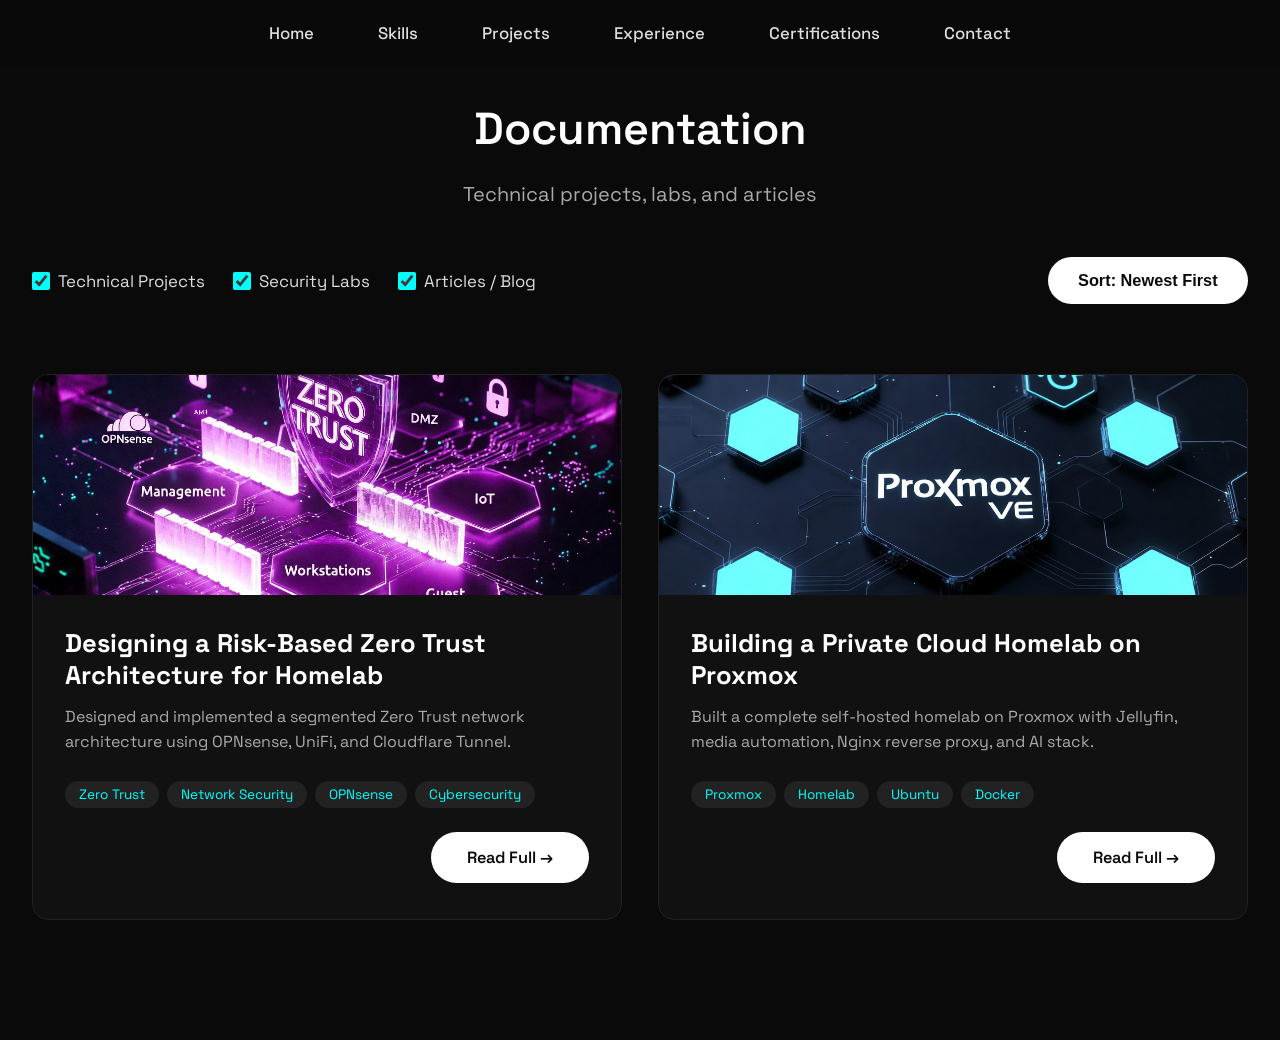
==== documentation/index.html @ ee6403e3 "quick nav change" ====
﻿<!DOCTYPE html>
<html lang="en">
<head>
    <meta charset="UTF-8">
    <meta name="viewport" content="width=device-width, initial-scale=1.0">
    <title>Documentation - Nick Ramos</title>
    <link rel="stylesheet" href="/style.css">
    <link rel="stylesheet" href="https://fonts.googleapis.com/css2?family=Inter:wght@400;500;600&family=Space+Grotesk:wght@500;600&display=swap">
    <link rel="icon" type="image/x-icon" href="favicon.ico">
</head>
<body class="docs-page">

<nav id="navbar">
    <div class="container">
        <ul class="nav-links">
            <li><a href="/index.html">Home</a></li>
            <li><a href="/index.html#skills">Skills</a></li>
            <li><a href="/index.html#projects">Projects</a></li>
            <li><a href="/index.html#experience">Experience</a></li>
            <li><a href="/index.html#certifications">Certifications</a></li>
            <li><a href="/index.html#contact">Contact</a></li>
        </ul>

        <div class="hamburger">
            <span></span><span></span><span></span>
        </div>
    </div>
</nav>

<section class="docs-section">
    <div class="container">
        <h1 class="section-title">Documentation</h1>
        <p class="section-subtitle">Technical projects, labs, and articles</p>

        <!-- Filter Bar -->
        <div class="filter-bar">
            <div class="filter-group">
                <label><input type="checkbox" value="project" class="filter-checkbox" checked> Technical Projects</label>
                <label><input type="checkbox" value="lab" class="filter-checkbox" checked> Security Labs</label>
                <label><input type="checkbox" value="blog" class="filter-checkbox" checked> Articles / Blog</label>
            </div>

            <button id="sort-btn" class="btn">Sort: Newest First</button>
        </div>

        <!-- Posts Grid -->
        <div class="projects-grid" id="docs-grid"></div>
    </div>
</section>

<script src="/script.js"></script>
</body>
</html>
---- style.css ----
﻿/* ================ ROOT VARIABLES ================ */
:root {
    --bg: #0a0a0a;
    --surface: #111;
    --surface2: #1a1a1a;
    --border: #222;
    --accent: #00ffff;
    --text: #ffffff;
    --text-secondary: #aaaaaa;
    --text-muted: #888;
    --text-light: #ddd;
}

/* 1. RESET & GLOBAL */

* {
    margin: 0;
    padding: 0;
    box-sizing: border-box;
}

html {
    scroll-behavior: smooth;
}

body {
    background-color: var(--bg);
    color: var(--text);
    font-family: 'Space Grotesk', system-ui, sans-serif;
}

#hero, #experience, #projects, #skills, #contact, .docs-section {
    scroll-margin-top: 90px;
}

.container {
    max-width: 1200px;
    margin: 0 auto;
    padding: 0 24px;
}

#experience, #projects, #skills, #contact, .docs-section {
    padding: 100px 0;
}


/* 2. TYPOGRAPHY & BASE */

.section-title {
    font-size: 2.8rem;
    text-align: center;
    margin-bottom: 24px;
    font-weight: 600;
}

.section-subtitle {
    font-size: 1.25rem;
    color: var(--text-secondary);
    text-align: center;
    margin-bottom: 50px;
    font-weight: 400;
    max-width: 700px;
    margin-left: auto;
    margin-right: auto;
}




/* ================ NAV & HAMBURGER ================ */

#navbar {
    position: fixed;
    top: 0;
    left: 0;
    width: 100%;
    background-color: rgba(10, 10, 10, 0.95);
    backdrop-filter: blur(12px);
    z-index: 1000;
}

#navbar .container {
    display: flex;
    justify-content: center;
    align-items: center;
    padding: 22px 20px;
}

.nav-links {
    display: flex;
    gap: 48px;
    list-style: none;
}

.nav-links a {
    color: var(--text-light);
    text-decoration: none;
    font-size: 1.05rem;
    font-weight: 500;
    transition: all 0.3s ease;
    padding: 4px 8px;
}

.nav-links a:hover {
    color: var(--text);
    text-shadow: 0 0 10px #fff, 0 0 20px #fff, 0 0 30px #0ff;
}

/* Hamburger */
.hamburger {
    display: none;
    flex-direction: column;
    gap: 6px;
    cursor: pointer;
    position: absolute;
    right: 20px;
}

.hamburger span {
    width: 28px;
    height: 3px;
    background-color: white;
}



/* 4. HERO */


#hero {
    min-height: 100vh;
    display: flex;
    align-items: center;
    padding: 160px 0 100px;
}

.hero-grid {
    display: grid;
    grid-template-columns: 1fr 1fr;
    gap: 60px;
    align-items: center;
    width: 100%;
}

.hero-text {
    text-align: left;
}

.hero-title {
    font-size: 4.8rem;
    font-weight: 600;
    line-height: 1.05;
    margin-bottom: 24px;
}

.hero-subtitle {
    font-size: 1.45rem;
    color: var(--text-secondary);
    margin-bottom: 48px;
    line-height: 1.4;
}

/* ================ BUTTONS & CTAs ================ */

.hero-buttons {
    display: flex;
    align-items: center;
    gap: 24px;
    flex-wrap: wrap;
}

.social-buttons {
    display: flex;
    gap: 12px;
}

/* Base Button Style */
.btn {
    padding: 13px 34px;
    font-size: 1.02rem;
    font-weight: 600;
    background-color: var(--text);
    color: #0a0a0a;
    border: 2px solid transparent;
    border-radius: 50px;
    text-decoration: none;
    display: inline-flex;
    align-items: center;
    gap: 8px;
    transition: all 0.3s ease;
    white-space: nowrap;
    cursor: pointer;
}

.btn:hover {
    background-color: var(--surface2);
    color: var(--text);
    border-color: var(--accent);
    transform: translateY(-3px);
}

/* Main CTA overrides */
.main-cta {
    padding: 16px 36px;
    font-size: 1.12rem;
}

.contact-cta .main-cta {
    padding: 18px 48px;
    min-width: 240px;
}

/* Icon Buttons (social + others) */
.icon-btn {
    width: 54px;
    height: 54px;
    background-color: var(--surface2);
    border: 2px solid #333;
    border-radius: 12px;
    display: flex;
    align-items: center;
    justify-content: center;
    transition: all 0.3s ease;
    flex-shrink: 0;
}

.icon-btn:hover {
    border-color: var(--accent);
    background-color: #222;
    transform: translateY(-3px);
    box-shadow: 0 0 15px rgba(0, 255, 255, 0.25);
}

/* Icon inside buttons */
.btn-icon {
    width: 24px;
    height: 24px;
    flex-shrink: 0;
    filter: brightness(0) invert(1);
    transition: all 0.3s ease;
}

.main-cta:hover .btn-icon,
.icon-btn:hover .btn-icon {
    filter: brightness(0) invert(1) drop-shadow(0 0 8px #00ffff);
}

/* Performance + Box Model */
.btn, .icon-btn, .project-card, .experience-card, .cert-card, .timeline-content {
    transition: all 0.3s cubic-bezier(0.4, 0, 0.2, 1);
    will-change: transform; /* Only transform when needed */
}

button, a.btn {
    box-sizing: border-box;
}



/* 6. PROJECTS + DOCS GRID */

.projects-grid {
    display: grid;
    grid-template-columns: repeat(auto-fit, minmax(380px, 1fr));
    gap: 36px;
    padding: 20px 0;
}

/* Only one override needed */
@media (max-width: 768px) {
    .projects-grid {
        grid-template-columns: 1fr;
        gap: 24px;
    }
}

.project-card {
    background-color: var(--surface);
    border-radius: 16px;
    overflow: hidden;
    transition: all 0.4s ease;
    border: 1px solid #222;
    height: 100%;
    display: flex;
    flex-direction: column;        /* Back to vertical layout */
}

.project-card:hover {
    transform: translateY(-8px);
    border-color: var(--accent);
    box-shadow: 0 20px 40px rgba(0, 255, 255, 0.1);
}

.project-card img {
    width: 100%;
    height: 220px;
    object-fit: cover;
}

.project-info {
    padding: 32px 32px 36px;
    flex: 1;
    display: flex;
    flex-direction: column;
}

.project-info h3 {
    font-size: 1.6rem;
    margin-bottom: 14px;
}

.project-info p {
    color: #aaa;
    margin-bottom: 26px;
    line-height: 1.55;
    flex: 1;
}

.project-tags {
    display: flex;
    gap: 8px;
    flex-wrap: wrap;
    margin-top: auto;
    margin-bottom: 24px;
}

.project-tag {
    background-color: #222;
    color: #0ff;
    padding: 5px 14px;
    border-radius: 30px;
    font-size: 0.85rem;
}

.project-info .btn {
    margin-top: auto;
    margin-left: auto;
}

.docs-page #navbar .nav-links a[href="docs.html"] {
    color: var(--accent);
}

.filter-bar {
    display: flex;
    justify-content: space-between;
    align-items: center;
    margin-bottom: 50px;
    flex-wrap: wrap;
    gap: 20px;
}

.filter-group {
    display: flex;
    gap: 28px;
    flex-wrap: wrap;
}

.filter-group label {
    display: flex;
    align-items: center;
    gap: 8px;
    color: var(--text-light);
    font-size: 1.05rem;
    cursor: pointer;
}

.filter-checkbox {
    width: 18px;
    height: 18px;
    accent-color: var(--accent);
}

#sort-btn {
    padding: 12px 28px;
}

#sort-btn:hover {
    border-color: var(--accent);
    background-color: #222;
    color: var(--text);
}



/* 7. EXPERIENCE + TIMELINE */

.experience-grid {
    display: grid;
    grid-template-columns: repeat(auto-fit, minmax(520px, 1fr));
    gap: 32px;
    max-width: 1100px;
    margin: 0 auto;
}

.experience-card {
    background-color: var(--surface);
    border-radius: 16px;
    padding: 32px;
    border: 1px solid #222;
    transition: all 0.4s ease;
}

.experience-card:hover {
    border-color: var(--accent);
    transform: translateY(-6px);
    box-shadow: 0 20px 40px rgba(0, 255, 255, 0.1);
}

.experience-header {
    display: flex;
    justify-content: space-between;
    align-items: flex-start;
    margin-bottom: 12px;
    flex-wrap: wrap;
    gap: 12px;
}

.experience-header h3 {
    font-size: 1.45rem;
    margin: 0;
    flex: 1;
}

.experience-date {
    color: var(--accent);
    font-weight: 500;
    white-space: nowrap;
}

.experience-company {
    color: var(--text-secondary);
    margin-bottom: 20px;
    font-weight: 500;
}

.experience-list {
    list-style: none;
    padding: 0;
    color: #ccc;
    line-height: 1.65;
}

.experience-list li {
    position: relative;
    padding-left: 24px;
    margin-bottom: 12px;
}

.experience-list li:before {
    content: "→";
    position: absolute;
    left: 0;
    color: var(--accent);
}


/* 8. SKILLS */

.skills-grid {
    display: grid;
    grid-template-columns: repeat(auto-fit, minmax(160px, 1fr));
    gap: 32px;
    padding: 20px 0;
}

.skill-orb {
    width: 160px;
    height: 160px;
    border-radius: 50%;
    background: #111;
    border: 2px solid #222;
    display: flex;
    flex-direction: column;
    align-items: center;
    justify-content: center;
    transition: all 0.4s ease;
    margin: 0 auto;
    box-shadow: 0 4px 15px rgba(0, 0, 0, 0.3);
}

.skill-orb:hover {
    border-color: var(--accent);
    transform: scale(1.08);
    box-shadow: 0 0 30px rgba(0, 255, 255, 0.25);
}

.skill-icon {
    width: 52px;
    height: 52px;
    margin-bottom: 14px;
    object-fit: contain;
    transition: all 0.3s ease;
}

.skill-orb:hover .skill-icon {
    transform: scale(1.15);
    filter: brightness(1.2) drop-shadow(0 0 12px #00ffff);
}

.skill-name {
    font-size: 1rem;
    font-weight: 600;
    color: #eee;
    text-align: center;
    padding: 0 12px;
}

.skill-orb {
    opacity: 0;
    transform: translateY(20px) scale(0.92);
    transition: all 0.4s cubic-bezier(0.4, 0, 0.2, 1);
}

.skill-orb.visible {
    opacity: 1;
    transform: translateY(0) scale(1);
}

/* Stagger animation */
.skills-grid .skill-orb:nth-child(1) { transition-delay: 0.05s; }
.skills-grid .skill-orb:nth-child(2) { transition-delay: 0.1s; }
.skills-grid .skill-orb:nth-child(3) { transition-delay: 0.15s; }
.skills-grid .skill-orb:nth-child(4) { transition-delay: 0.2s; }
.skills-grid .skill-orb:nth-child(5) { transition-delay: 0.25s; }
.skills-grid .skill-orb:nth-child(6) { transition-delay: 0.3s; }
.skills-grid .skill-orb:nth-child(7) { transition-delay: 0.35s; }
.skills-grid .skill-orb:nth-child(8) { transition-delay: 0.4s; }
.skills-grid .skill-orb:nth-child(9) { transition-delay: 0.45s; }
.skills-grid .skill-orb:nth-child(10){ transition-delay: 0.5s; }
.skills-grid .skill-orb:nth-child(11){ transition-delay: 0.55s; }




/* 9. CERTIFICATIONS */


.certifications-grid {
    display: grid;
    grid-template-columns: repeat(auto-fit, minmax(320px, 1fr));
    gap: 32px;
    padding: 20px 0;
}

.cert-card {
    background-color: var(--surface);
    border-radius: 16px;
    padding: 32px 28px;
    text-align: center;
    border: 1px solid #222;
    transition: all 0.4s ease;
}

.cert-card:hover {
    border-color: var(--accent);
    transform: translateY(-8px);
    box-shadow: 0 20px 40px rgba(0, 255, 255, 0.1);
}

.cert-icon {
    width: 90px;
    height: 90px;
    margin: 0 auto 24px;
    display: block;
    transition: all 0.3s ease;
}

.cert-card:hover .cert-icon {
    transform: scale(1.12);
    filter: drop-shadow(0 0 20px #00ffff);
}

.cert-card h3 {
    font-size: 1.6rem;
    margin-bottom: 12px;
}

.cert-card p {
    color: #aaa;
    line-height: 1.5;
    margin-bottom: 20px;
}

.cert-link {
    color: var(--accent);
    text-decoration: none;
    font-weight: 500;
}

.cert-link:hover {
    text-decoration: underline;
}


/* 10. CONTACT + FOOTER */

#contact {
    padding: 120px 0;
    text-align: center;
}

.contact-cta {
    margin-top: 40px;
}

.contact-cta .main-cta {
    font-size: 1.15rem;
    padding: 18px 48px;
    min-width: 240px;
}

/* ================ FOOTER ================ */
footer {
    padding: 60px 0;
    background-color: var(--surface);
    text-align: center;
    color: #666;
}


/* 11. DOCS PAGE SPECIFIC (filters, tldr, post styles) */


/* ================ DOCS PAGE CONTAINER ================ */
.docs-page .container {
    max-width: 1480px;
    padding: 0 48px;
}




/* ==================== TLDR CONTAINER ==================== */
.tldr-container {
    background: linear-gradient(145deg, #1a1a1a, #111);
    border: 1px solid #00ffff33;
    border-radius: 16px;
    padding: 40px 48px;
    margin: 40px 0 60px;
    box-shadow: 0 10px 30px rgba(0, 255, 255, 0.08);
    position: relative;
}

.tldr-container h2 {
    font-size: 1.8rem;
    color: var(--accent);
    margin-bottom: 20px;
    text-align: left;
}

.tldr-content {
    max-height: 130px;
    overflow: hidden;
    transition: max-height 0.4s ease;
}

.tldr-content.expanded {
    max-height: 800px;
}

.tldr-container p {
    color: var(--text-light);
    line-height: 1.75;
    font-size: 1.08rem;
    max-width: 900px;
}

.tldr-toggle-btn {
    margin-top: 16px;
    padding: 10px 28px;
    background: transparent;
    color: var(--accent);
    border: 1px solid #00ffff33;
    border-radius: 50px;
    cursor: pointer;
    font-size: 0.95rem;
    transition: all 0.3s ease;
}

.tldr-toggle-btn:hover {
    background: rgba(0, 255, 255, 0.08);
    border-color: var(--accent);
}

/* Core Components Grid */
.core-components-grid {
    display: grid;
    grid-template-columns: 1fr;
    gap: 48px;
    align-items: start;
    margin: 40px 0;
}

.core-image {
    order: 1;
}

.core-text {
    order: 2;
}




/* Layer 2 Grid */
.layer2-grid {
    display: grid;
    grid-template-columns: 1fr;
    gap: 48px;
    align-items: start;
    margin: 40px 0;
}

.layer2-image {
    order: 1;   /* Image first on mobile */
}

.layer2-text {
    order: 2;
}



/* Layer 3 Grid - Same pattern as Layer 2 */
.layer3-grid {
    display: grid;
    grid-template-columns: 1fr;
    gap: 48px;
    align-items: start;
    margin: 40px 0;
}

.layer3-image {
    order: 1;   /* Image first on mobile */
}

.layer3-text {
    order: 2;
}




.hero-tag {
    display: inline-block;
    background-color: var(--surface2);
    color: var(--accent);
    padding: 8px 22px;
    border-radius: 50px;
    font-size: 1.05rem;
    font-weight: 600;
    border: 1px solid #00ffff33;
    margin-bottom: 16px;
    letter-spacing: 0.5px;
}

/* ================ TIMELINE ================ */
.timeline {
    position: relative;
    max-width: 960px;
    margin: 60px auto 0;
}

.timeline::before {
    content: '';
    position: absolute;
    left: 118px;
    top: 0;
    bottom: 0;
    width: 4px;
    background: linear-gradient(to bottom, #00ffff, #00aaff);
    border-radius: 2px;
}

.timeline-item {
    position: relative;
    margin-bottom: 90px;
    display: flex;
    align-items: flex-start;
}

.timeline-item:last-child {
    margin-bottom: 0;
}

/* Dot overlaid ON the line */
.timeline-item::after {
    content: '';
    position: absolute;
    left: 118px;
    top: 28px;
    width: 18px;
    height: 18px;
    background: #0a0a0a;
    border: 4px solid #00ffff;
    border-radius: 50%;
    z-index: 3;
}

/* Content card */
.timeline-content {
    margin-left: 150px;
    background-color: var(--surface);
    border-radius: 16px;
    padding: 36px;
    border: 1px solid #222;
    flex: 1;
    min-width: 0;
    position: relative;
}

.timeline-content:hover {
    border-color: var(--accent);
    transform: translateY(-4px);
    box-shadow: 0 20px 40px rgba(0, 255, 255, 0.1);
}

/* Date inside card */
.timeline-date {
    font-size: 1.05rem;
    color: var(--accent);
    font-weight: 600;
    margin-bottom: 16px;
    display: inline-block;
}

/* Tags - fixed */
.timeline-tags {
    display: flex;
    flex-wrap: wrap;
    gap: 8px;
    margin-top: 24px;
}

.tag {
    background-color: var(--surface2);
    color: #0ff;
    padding: 7px 18px;
    border-radius: 30px;
    font-size: 0.87rem;
    border: 1px solid #333;
}

/* Rest */
.timeline-header h3 {
    font-size: 1.6rem;
    margin-bottom: 8px;
}

.company {
    color: #aaa;
    margin-bottom: 20px;
    font-weight: 500;
}

/* Documentation Posts */

.post-tag {
    background-color: var(--surface2);
    color: var(--accent);
    padding: 8px 20px;
    border-radius: 50px;
    font-size: 0.95rem;
    font-weight: 500;
    border: 1px solid #333;
    transition: all 0.3s ease;
}

.post-tag:hover {
    background-color: #222;
    border-color: var(--accent);
    transform: translateY(-2px);
}

.back-to-library {
    color: var(--accent);
    text-decoration: none;
    font-weight: 500;
    font-size: 1.05rem;
    transition: all 0.3s ease;
}

.back-to-library:hover {
    color: var(--text);
    text-shadow: 0 0 10px #00ffff;
}

/* ================ RESPONSIVE ================ */

.hamburger.active span:nth-child(1) {
    transform: rotate(45deg) translate(5px, 5px);
}

.hamburger.active span:nth-child(2) {
    opacity: 0;
}

.hamburger.active span:nth-child(3) {
    transform: rotate(-45deg) translate(7px, -6px);
}

/* ==================== MOBILE FIRST (≤ 768px) ==================== */
@media (max-width: 768px) {
    .container {
        padding: 0 16px;
    }

    #hero {
        padding: 110px 0 80px;
        min-height: auto;
    }

    .hero-grid {
        grid-template-columns: 1fr;
        gap: 32px;
        padding: 0;
    }

    .hero-text {
        text-align: center;
    }

    .hero-title {
        font-size: 2.9rem;
        line-height: 1.05;
        margin-bottom: 20px;
    }

    .hero-subtitle {
        font-size: 1.18rem;
        margin-bottom: 32px;
    }

    .hero-buttons {
        justify-content: center;
        gap: 18px;
    }

    .main-cta {
        padding: 15px 32px;
        font-size: 1.05rem;
    }

    .icon-btn {
        width: 48px;
        height: 48px;
    }

    .btn-icon {
        width: 22px;
        height: 22px;
    }

    /* Navigation */
    .nav-links {
        position: fixed;
        top: 70px;
        left: -100%;
        width: 100%;
        height: calc(100vh - 70px);
        background-color: var(--bg);
        flex-direction: column;
        align-items: center;
        justify-content: center;
        gap: 40px;
        transition: left 0.4s ease;
    }

    .nav-links.active {
        left: 0;
    }

    .hamburger {
        display: flex;
    }

    .nav-links li {
        display: block;
    }

    /* Skills - Mobile */
    .skills-grid {
        grid-template-columns: repeat(3, 1fr);
        gap: 16px;
        padding: 10px 0;
        justify-content: center;
    }

    .skill-orb {
        width: 100%;
        max-width: 108px;        /* ← Key fix: cap the width */
        height: 112px;
        padding: 10px;
        margin: 0 auto;
        box-sizing: border-box;
    }

    .skill-icon {
        width: 36px;
        height: 36px;
        margin-bottom: 8px;
    }

    .skill-name {
        font-size: 0.8rem;
        line-height: 1.2;
    }

    /* Timeline */
    .timeline {
        max-width: 100%;
        padding: 0 16px;
    }

    .timeline::before {
        left: 28px;
        width: 4px;
    }

    .timeline-item {
        margin-bottom: 70px;
    }

    .timeline-item::after {
        left: 28px;
        top: 22px;
        width: 16px;
        height: 16px;
    }

    .timeline-content {
        margin-left: 68px;
        padding: 24px;
    }

    .timeline-date {
        font-size: 1rem;
        margin-bottom: 12px;
    }

    .timeline-header h3 {
        font-size: 1.35rem;
        line-height: 1.25;
    }

    .experience-list li {
        padding-left: 20px;
        font-size: 0.97rem;
    }
}

/* ==================== TABLET / SMALL DESKTOP (≤ 1024px) ==================== */
@media (max-width: 1024px) {
    .hero-grid {
        gap: 40px;
        padding: 120px 0 80px;
    }

    .hero-title {
        font-size: 3.8rem;
    }

    .container {
        max-width: 900px;
    }
}

/* ==================== DOCS PAGE CONTAINER ==================== */
@media (max-width: 1400px) {
    .docs-page .container {
        padding: 0 32px;
    }
}

@media (min-width: 1800px) {
    .docs-page .container {
        padding: 0 80px;
    }
}

@media (max-width: 768px) {
    .filter-bar {
        flex-direction: column;
        align-items: flex-start;
    }

    .filter-group {
        gap: 20px;
    }
}

/* ==================== DESKTOP GRID OVERRIDES (≥ 768px) ==================== */
@media (min-width: 768px) {
    /* Post content grids - image on right, text on left */
    .core-components-grid,
    .layer2-grid,
    .layer3-grid {
        grid-template-columns: 1fr 1fr;
    }

    .core-image,
    .layer2-image,
    .layer3-image {
        order: 2;
    }

    .core-text,
    .layer2-text,
    .layer3-text {
        order: 1;
    }
}
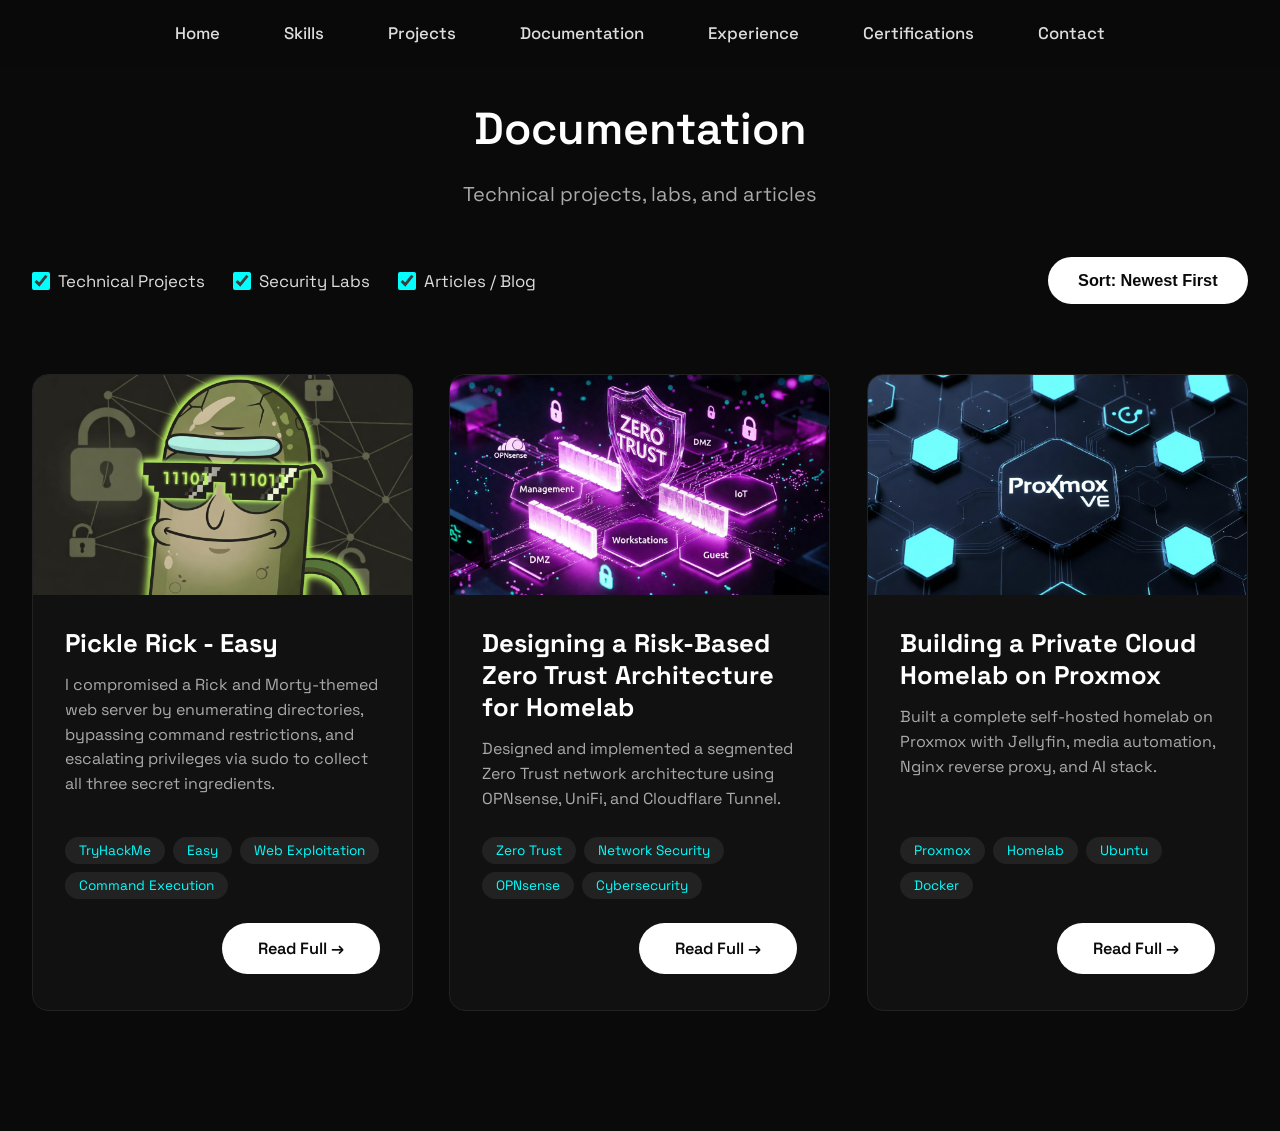
==== commit 23b52e39: "Updated navbar from fixed to dynamic for central control/design" ====
--- a/documentation/index.html
+++ b/documentation/index.html
@@ -12,14 +12,7 @@
 
 <nav id="navbar">
     <div class="container">
-        <ul class="nav-links">
-            <li><a href="/index.html">Home</a></li>
-            <li><a href="/index.html#skills">Skills</a></li>
-            <li><a href="/index.html#projects">Projects</a></li>
-            <li><a href="/index.html#experience">Experience</a></li>
-            <li><a href="/index.html#certifications">Certifications</a></li>
-            <li><a href="/index.html#contact">Contact</a></li>
-        </ul>
+        <ul class="nav-links"></ul>
 
         <div class="hamburger">
             <span></span><span></span><span></span>
--- a/style.css
+++ b/style.css
@@ -264,6 +264,8 @@
     grid-template-columns: repeat(auto-fit, minmax(380px, 1fr));
     gap: 36px;
     padding: 20px 0;
+    max-width: 100%;
+    margin: 0 auto;
 }
 
 /* Only one override needed */
@@ -282,7 +284,7 @@
     border: 1px solid #222;
     height: 100%;
     display: flex;
-    flex-direction: column;        /* Back to vertical layout */
+    flex-direction: column;
 }
 
 .project-card:hover {
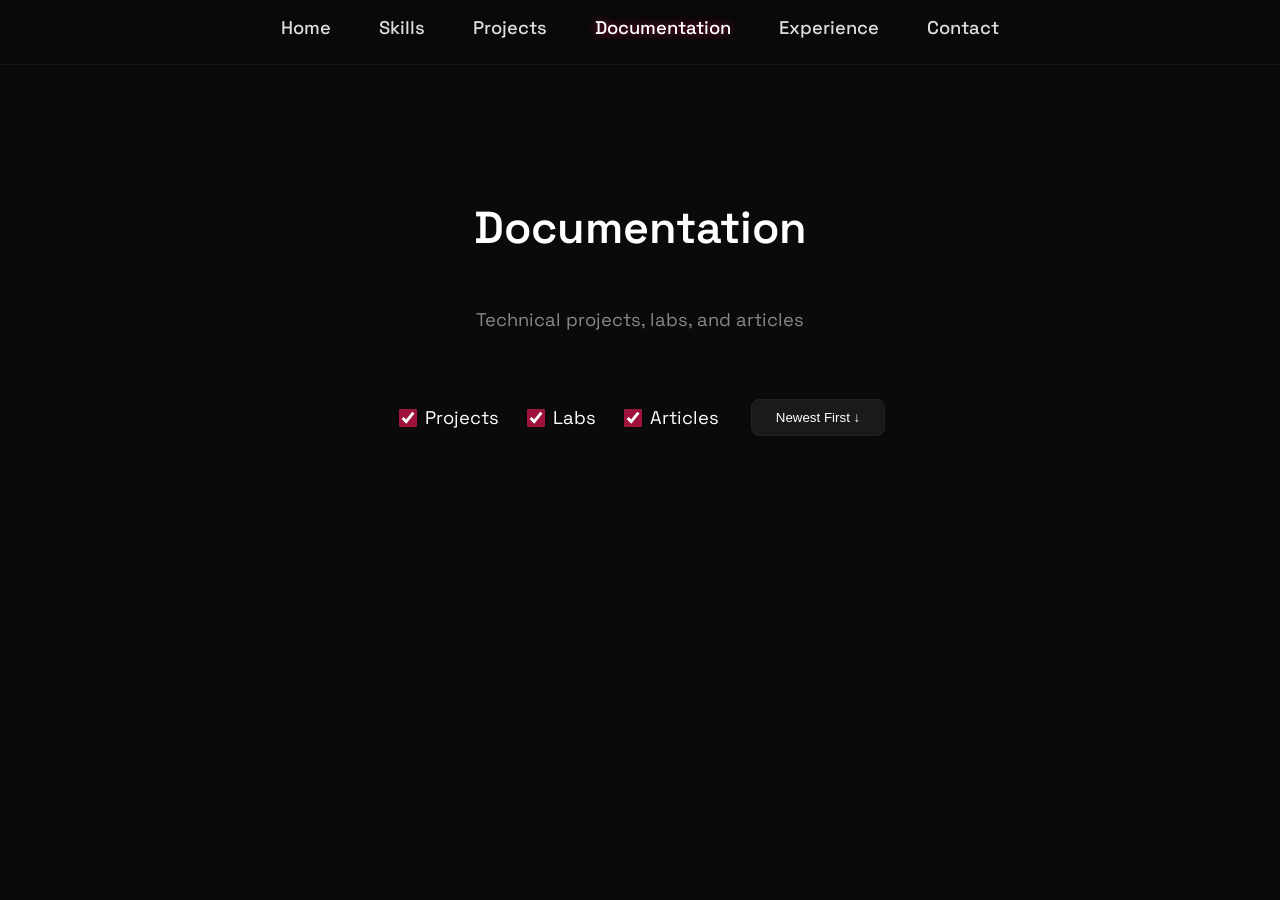
==== commit 1b17b42e: "portfolio v2.0.0 launch: major update to design, functionality, structure, including the addition of" ====
--- a/documentation/index.html
+++ b/documentation/index.html
@@ -3,44 +3,84 @@
 <head>
     <meta charset="UTF-8">
     <meta name="viewport" content="width=device-width, initial-scale=1.0">
-    <title>Documentation - Nick Ramos</title>
+    <meta name="description" content="Technical cybersecurity writeups, homelab projects, and notes by Nick Ramos.">
+    <meta name="author" content="Nick Ramos">
+
+    <!-- Open Graph + Twitter (JS will override these on article pages) -->
+    <meta property="og:title" content="Nick Ramos">
+    <meta property="og:description" content="Technical cybersecurity writeups, homelab projects, and notes by Nick Ramos.">
+    <meta property="og:image" content="https://nick-ramos.com/images/default_cover.jpg">
+    <meta property="og:url" content="https://nick-ramos.com">
+    <meta property="og:type" content="website">
+    <meta property="og:site_name" content="Nick Ramos">
+
+    <meta name="twitter:card" content="summary_large_image">
+    <meta name="twitter:title" content="Nick Ramos">
+    <meta name="twitter:description" content="Technical cybersecurity writeups, homelab projects, and notes by Nick Ramos.">
+    <meta name="twitter:image" content="https://nick-ramos.com/images/default_cover.jpg">
+
+    <title>Documentation | Nick Ramos</title>
+
+    <!-- Google Fonts -->
+    <link rel="preconnect" href="https://fonts.googleapis.com">
+    <link rel="preconnect" href="https://fonts.gstatic.com" crossorigin>
+    <link href="https://fonts.googleapis.com/css2?family=Space+Grotesk:wght@400;500;600&amp;family=Inter:wght@400;500;600&amp;display=swap" rel="stylesheet">
+
     <link rel="stylesheet" href="/style.css">
-    <link rel="stylesheet" href="https://fonts.googleapis.com/css2?family=Inter:wght@400;500;600&family=Space+Grotesk:wght@500;600&display=swap">
-    <link rel="icon" type="image/x-icon" href="favicon.ico">
+
+    <!-- Open Graph / Social -->
+    <meta property="og:title" content="Documentation | Nick Ramos">
+    <meta property="og:description" content="Technical projects, labs, and writeups by Nick Ramos - Network Engineering & Cybersecurity">
+    <meta property="og:image" content="/images/default-cover.jpg">
+    <meta property="og:url" content="">
+    <meta property="og:type" content="website">
+    <meta property="og:site_name" content="Nick Ramos">
+
+    <!-- Twitter Cards -->
+    <meta name="twitter:card" content="summary_large_image">
+    <meta name="twitter:title" content="Documentation | Nick Ramos">
+    <meta name="twitter:description" content="Technical projects, labs, and writeups by Nick Ramos - Network Engineering & Cybersecurity">
+    <meta name="twitter:image" content="/images/default-cover.jpg">
 </head>
-<body class="docs-page">
+<body>
+<!-- Header Navbar -->
+<header class="site-header">
+    <div class="container">
+        <nav id="navbar">
+            <ul class="nav-links"></ul>
+        </nav>
+    </div>
+</header>
 
-<nav id="navbar">
-    <div class="container">
-        <ul class="nav-links"></ul>
+<!-- Floating Mobile Button -->
+<button id="floating-menu-btn" class="floating-btn">☰</button>
 
-        <div class="hamburger">
-            <span></span><span></span><span></span>
-        </div>
-    </div>
-</nav>
 
-<section class="docs-section">
-    <div class="container">
+
+<!-- Main Content -->
+<main class="main-content">
+    <section class="docs-section">
         <h1 class="section-title">Documentation</h1>
         <p class="section-subtitle">Technical projects, labs, and articles</p>
 
         <!-- Filter Bar -->
         <div class="filter-bar">
             <div class="filter-group">
-                <label><input type="checkbox" value="project" class="filter-checkbox" checked> Technical Projects</label>
-                <label><input type="checkbox" value="lab" class="filter-checkbox" checked> Security Labs</label>
-                <label><input type="checkbox" value="blog" class="filter-checkbox" checked> Articles / Blog</label>
+                <label><input type="checkbox" value="project" class="filter-checkbox" checked> Projects</label>
+                <label><input type="checkbox" value="lab" class="filter-checkbox" checked> Labs</label>
+                <label><input type="checkbox" value="blog" class="filter-checkbox" checked> Articles</label>
             </div>
-
-            <button id="sort-btn" class="btn">Sort: Newest First</button>
+            <button id="sort-btn" class="btn">Newest First ↓</button>
         </div>
 
         <!-- Posts Grid -->
         <div class="projects-grid" id="docs-grid"></div>
-    </div>
-</section>
+    </section>
+    
 
-<script src="/script.js"></script>
+
+
+</main>
+<script src="/script.js" defer></script>
 </body>
 </html>
--- a/style.css
+++ b/style.css
@@ -1,75 +1,59 @@
-﻿/* ================ ROOT VARIABLES ================ */
+﻿/* Root */
 :root {
+    /* ==================== COLORS ==================== */
     --bg: #0a0a0a;
-    --surface: #111;
+    --surface: #111111;
     --surface2: #1a1a1a;
-    --border: #222;
-    --accent: #00ffff;
+    --border: #222222;
+    --accent: #9f1239;
+
     --text: #ffffff;
     --text-secondary: #aaaaaa;
-    --text-muted: #888;
-    --text-light: #ddd;
-}
-
-/* 1. RESET & GLOBAL */
-
-* {
-    margin: 0;
-    padding: 0;
-    box-sizing: border-box;
-}
-
+    --text-muted: #888888;
+    --text-light: #dddddd;
+
+    /* ==================== TYPOGRAPHY ==================== */
+    --font-base: 16px;                    /* Never change this */
+
+    /* Fluid heading sizes */
+    --h1: clamp(2.8rem, 5.5vw, 4.8rem);
+    --h2: clamp(2rem, 4.5vw, 2.8rem);
+    --h3: clamp(1.5rem, 3.5vw, 1.9rem);
+    --h4: clamp(1.25rem, 3vw, 1.5rem);
+
+    /* Body text sizes */
+    --body: 1.15rem;
+    --body-large: 1.15rem;
+    --small: 0.9rem;
+    --tiny: 0.8rem;
+
+    /* Font families */
+    --font-primary: 'Space Grotesk', system-ui, sans-serif;
+    --font-mono: ui-monospace, 'Cascadia Mono', 'Segoe UI Mono', monospace;
+
+    /* ==================== SPACING SCALE ==================== */
+    --space-xs: 0.5rem;
+    --space-sm: 1rem;
+    --space-md: 1.5rem;
+    --space-lg: 2rem;
+    --space-xl: 3rem;
+    --space-2xl: 4rem;
+}
+
+* {}
 html {
     scroll-behavior: smooth;
 }
 
 body {
+    font-family: var(--font-primary);
+    font-size: var(--body);
     background-color: var(--bg);
     color: var(--text);
-    font-family: 'Space Grotesk', system-ui, sans-serif;
-}
-
-#hero, #experience, #projects, #skills, #contact, .docs-section {
-    scroll-margin-top: 90px;
-}
-
-.container {
-    max-width: 1200px;
-    margin: 0 auto;
-    padding: 0 24px;
-}
-
-#experience, #projects, #skills, #contact, .docs-section {
-    padding: 100px 0;
-}
-
-
-/* 2. TYPOGRAPHY & BASE */
-
-.section-title {
-    font-size: 2.8rem;
-    text-align: center;
-    margin-bottom: 24px;
-    font-weight: 600;
-}
-
-.section-subtitle {
-    font-size: 1.25rem;
-    color: var(--text-secondary);
-    text-align: center;
-    margin-bottom: 50px;
-    font-weight: 400;
-    max-width: 700px;
-    margin-left: auto;
-    margin-right: auto;
-}
-
-
-
-
-/* ================ NAV & HAMBURGER ================ */
-
-#navbar {
+}
+
+/* ==================== SITE HEADER ==================== */
+.site-header {
     position: fixed;
     top: 0;
     left: 0;
@@ -77,376 +61,899 @@
     background-color: rgba(10, 10, 10, 0.95);
     backdrop-filter: blur(12px);
     z-index: 1000;
-}
-
-#navbar .container {
+    border-bottom: 1px solid rgba(34, 34, 34, 0.6);
+}
+
+.site-header .container {
     display: flex;
     justify-content: center;
     align-items: center;
-    padding: 22px 20px;
+    padding: 12px var(--space-xl);
+    max-width: 1480px;
+    margin: 0 auto;
+}
+
+/* ==================== MAIN CONTENT ==================== */
+.main-content,
+.container {
+    max-width: 1480px;           /* wider than before */
+    margin: 0 auto;
+    padding: 10vh 2vw 100px;    /* use vw for proportional side padding */
+}
+
+@media (max-width: 768px) {
+    .main-content,
+    .container {
+        padding:  10vh 1vw;
+    }
+}
+
+
+
+/* ==================== HEADINGS ==================== */
+h1 { font-size: var(--h1); font-weight: 600; margin-bottom: 0.5em; }
+h2 { font-size: var(--h2); font-weight: 600; margin-bottom: 0.5em; }
+h3 { font-size: var(--h3); font-weight: 600; margin-bottom: 0.5em; }
+h4 { font-size: var(--h4); font-weight: 600; margin-bottom: 0.4em; }
+h5 { font-size: 1.1rem;   font-weight: 600; margin-bottom: 0.4em; }
+h6 { font-size: 1rem;     font-weight: 600; margin-bottom: 0.4em; }
+
+/* ==================== PARAGRAPH TEXT ==================== */
+p {
+    font-size: var(--body);
+    line-height: 1.7;
+    margin-bottom: 1.2em;
+    color: var(--text-secondary);
+}
+
+/* ==================== INLINE TEXT ELEMENTS ==================== */
+strong { font-weight: 700; color: var(--text); }
+b      { font-weight: 700; }                    /* avoid using */
+em     { font-style: italic; }
+i      { font-style: italic; }                  /* avoid using */
+small  { font-size: var(--small); color: var(--text-muted); }
+mark   { background-color: var(--accent); color: #000; padding: 2px 6px; border-radius: 4px; }
+
+/* ==================== LINKS ==================== */
+a {
+    color: var(--accent);
+    text-decoration: none;
+    transition: all 0.2s ease;
+}
+a:hover {
+    color: var(--text-muted);
+    text-shadow: 0 0 8px var(--accent);
+}
+
+/* ==================== CODE ==================== */
+code {
+    font-family: var(--font-mono);
+    background-color: var(--surface);
+    color: var(--accent);
+    padding: 3px 7px;
+    border-radius: 6px;
+    font-size: 0.92em;
+}
+
+pre {
+    font-family: var(--font-mono);
+    background-color: var(--bg);
+    color: var(--accent);
+    padding: 20px;
+    border-radius: 12px;
+    overflow-x: auto;
+    border: 1px solid #333;
+    margin: 1.5em 0;
+}
+
+pre code {
+    background: transparent;
+    padding: 0;
+    color: inherit;
+}
+
+/* ==================== TABLES ==================== */
+table {
+    width: 100%;
+    border-collapse: collapse;
+    margin: var(--space-xl) 0;
+    background-color: var(--surface);
+    border: 1px solid var(--border);
+    border-radius: 12px;
+    overflow: hidden;
+    box-shadow: 0 0 20px rgba(159, 18, 57, 0.15);
+}
+
+thead {
+    background-color: var(--surface2);
+}
+
+th {
+    padding: 16px 20px;
+    text-align: left;
+    font-weight: 600;
+    color: var(--text);
+    border-bottom: 1px solid var(--border);
+    font-size: 1.05rem;
+}
+
+td {
+    padding: 16px 20px;
+    border-bottom: 1px solid var(--border);
+    color: var(--text-secondary);
+    line-height: 1.6;
+}
+
+tr:last-child td {
+    border-bottom: none;
+}
+
+tr:hover {
+    background-color: var(--surface2);
+    transition: background-color 0.2s ease;
+}
+
+/* Responsive tables */
+@media (max-width: 768px) {
+    table {
+        font-size: 0.95rem;
+        display: block;
+        overflow-x: auto;
+        white-space: nowrap;
+    }
+
+    th, td {
+        padding: 12px 14px;
+    }
+}
+
+/* Optional: striped variant */
+table.striped tbody tr:nth-child(even) {
+    background-color: rgba(26, 26, 26, 0.6);
+}
+
+/* ==================== KEYBOARD & SAMPLE ==================== */
+kbd {
+    font-family: var(--font-mono);
+    background-color: var(--bg);
+    color: var(--accent);
+    padding: 4px 9px;
+    border-radius: 6px;
+    border: 1px solid #444;
+    font-size: 0.85em;
+}
+
+samp {
+    font-family: var(--font-mono);
+    color: var(--accent);
+}
+
+/* ==================== LISTS ==================== */
+ul, ol {
+    margin-bottom: 1.5em;
+    padding-left: 1.5em;
+}
+
+li {
+    margin-bottom: 0.5em;
+    line-height: 1.7;
+    color: var(--text-secondary);
+}
+
+/* ==================== BLOCKQUOTE ==================== */
+blockquote {
+    border-left: 4px solid var(--accent);
+    padding-left: 1.5em;
+    margin: 1.5em 0;
+    color: var(--text-light);
+    font-style: italic;
+}
+
+/* ==================== HORIZONTAL RULE ==================== */
+hr {
+    border: none;
+    border-top: 1px solid var(--border);
+    margin: 2em 0;
+}
+
+/* ==================== IMAGES ==================== */
+img {
+    max-width: 100%;
+    height: auto;
+    display: block;
+}
+
+/* END OF SECTION =========================================================================== */
+
+/* ==================== IMAGE CONTAINER ==================== */
+.image-container {
+    position: relative;
+    margin: var(--space-lg) auto;
+    max-width: 80%;
+    border-radius: 12px;
+    overflow: hidden;
+    background-color: var(--surface);
+    border: 1px solid var(--border);
+    box-shadow: 0 0 20px rgba(159, 18, 57, 0.15);
+    transition: all 0.3s ease;
+}
+
+.image-container:hover {
+    box-shadow: 0 0 30px rgba(159, 18, 57, 0.3);
+}
+
+.image-container img {
+    width: 100%;
+    height: auto;
+    display: block;
+    border-radius: 12px 12px 0 0;
+    transition: transform 0.4s ease;
+}
+
+.image-caption {
+    padding: var(--space-md);
+    margin: 0;
+    font-size: var(--small);
+    color: var(--text-muted);
+    text-align: center;
+    background-color: var(--surface2);
+    border-top: 1px solid var(--border);
+    display: none;
+}
+
+.image-container:has(.image-caption:not(:empty)) .image-caption {
+    display: block;
+}
+
+/* Responsive */
+@media (max-width: 768px) {
+    .image-container {
+        max-width: 100%;
+        margin: var(--space-md) auto;
+        border-radius: 10px;
+    }
+
+    .image-container img {
+        border-radius: 10px 10px 0 0;
+    }
+}
+
+
+/* ==================== custom code block ==================== */
+.code-block {
+    background-color: var(--surface);
+    border: 1px solid var(--border);
+    border-radius: 12px;
+    margin: 1.5em auto;
+    max-width: 80%;
+    overflow: hidden;
+    box-shadow: 0 0 20px rgba(159, 18, 57, 0.15);
+}
+
+.code-header {
+    display: flex;
+    justify-content: space-between;
+    align-items: center;
+    background-color: var(--surface2);
+    padding: 10px 16px;
+    border-bottom: 1px solid var(--border);
+}
+
+.code-title {
+    font-family: var(--font-mono);
+    font-size: 0.85rem;
+    color: var(--text-muted);
+}
+
+.copy-button {
+    font-size: 0.75rem;
+    padding: 8px 16px;
+    background-color: var(--surface2);
+    color: var(--accent);
+    border: 1px solid var(--border);
+    border-radius: 6px;
+    cursor: pointer;
+    transition: all 0.2s ease;
+    min-height: 38px;
+}
+
+.copy-button:hover {
+    background-color: var(--accent);
+    color: var(--text);
+    border-color: var(--accent);
+}
+
+/* Code content */
+.code-block pre {
+    margin: 0;
+    padding: 16px 20px;
+    background-color: transparent;
+    border: none;
+    overflow-x: auto;
+    -webkit-overflow-scrolling: touch;
+    white-space: pre;
+}
+
+.code-block code {
+    font-family: var(--font-mono);
+    color: var(--text);
+    background: transparent;
+    padding: 0;
+    font-size: 0.95rem;
+    line-height: 1.5;
+}
+
+/* mobile */
+@media (max-width: 768px) {
+    .code-block {
+        margin: 1em 0;
+        border-radius: 10px;
+        max-width: 100%;
+    }
+
+    .code-header {
+        padding: 8px 12px;
+    }
+
+    .copy-button {
+        padding: 10px 18px;
+        font-size: 0.8rem;
+        min-height: 42px;
+    }
+
+    .code-block pre {
+        padding: 14px 12px;
+        font-size: 0.95rem;
+    }
+}
+
+/* END OF SECTION =========================================================================== */
+
+
+/* ==================== NAVBAR ==================== */
+#navbar {
+    display: flex;
+    align-items: center;
+    width: 100%;
+    justify-content: center;
+    position: relative;
 }
 
 .nav-links {
     display: flex;
-    gap: 48px;
+    gap: var(--space-xl);
     list-style: none;
+    margin: 0;
+    padding: 0;
 }
 
 .nav-links a {
     color: var(--text-light);
+    font-size: var(--body-large);
+    font-weight: 500;
     text-decoration: none;
-    font-size: 1.05rem;
-    font-weight: 500;
     transition: all 0.3s ease;
-    padding: 4px 8px;
-}
-
-.nav-links a:hover {
+}
+
+.nav-links a:hover,
+.nav-links a.active {
     color: var(--text);
-    text-shadow: 0 0 10px #fff, 0 0 20px #fff, 0 0 30px #0ff;
-}
-
-/* Hamburger */
-.hamburger {
+    text-shadow: 0 0 10px var(--accent);
+}
+
+/* Floating Button (mobile) */
+.floating-btn {
     display: none;
+    position: fixed;
+    bottom: 30px;
+    right: 30px;
+    z-index: 2000;
+    width: 60px;
+    height: 60px;
+    background: var(--accent);
+    color: white;
+    border: none;
+    border-radius: 50%;
+    font-size: 28px;
+    box-shadow: 0 4px 20px rgba(159,18,57,0.4);
+    cursor: pointer;
+}
+
+@media (max-width: 768px) {
+    .site-header { display: none; }           /* hide top bar */
+    .floating-btn { display: block; }
+}
+
+/* ==================== MOBILE MENU ==================== */
+.mobile-menu {
+    position: fixed;
+    top: 0;
+    left: 0;
+    width: 100%;
+    height: 100vh;
+    background-color: var(--bg);
+    z-index: 1990;
+    display: none;
+    opacity: 0;
+    transition: opacity 0.25s ease-out;
+}
+
+.mobile-menu.active {
+    display: flex;
+    align-items: center;
+    justify-content: center;
+    opacity: 1;
+}
+
+/* Wrapper for links */
+.mobile-menu-content {
+    display: flex;
     flex-direction: column;
-    gap: 6px;
-    cursor: pointer;
-    position: absolute;
-    right: 20px;
-}
-
-.hamburger span {
-    width: 28px;
-    height: 3px;
-    background-color: white;
-}
-
-
-
-/* 4. HERO */
-
-
+    align-items: center;
+    gap: 1.8rem;
+    margin: auto;
+}
+
+.mobile-menu-content a {
+    color: var(--text-light);
+    font-size: 1.95rem;
+    padding: 16px 80px;
+    text-align: center;
+    width: 100%;
+    max-width: 420px;
+    transition: color 0.2s ease;
+}
+
+.mobile-menu-content a:hover {
+    color: var(--text);
+}
+
+
+
+/* ==================== HERO SECTION ==================== */
 #hero {
-    min-height: 100vh;
-    display: flex;
-    align-items: center;
-    padding: 160px 0 100px;
+    min-height: 75vh;
+    display: flex;
+    align-items: center;
+    background-color: var(--bg);
+    position: relative;
+    overflow: hidden;
 }
 
 .hero-grid {
     display: grid;
     grid-template-columns: 1fr 1fr;
-    gap: 60px;
+    gap: var(--space-2xl);
     align-items: center;
     width: 100%;
-}
-
-.hero-text {
-    text-align: left;
+    margin: 0 auto;
+    padding: 0 7vw;
+}
+
+.hero-tag {
+    display: inline-block;
+    background-color: var(--surface2);
+    color: var(--accent);
+    padding: 6px 16px;
+    border-radius: 9999px;
+    font-size: var(--small);
+    font-weight: 500;
+    margin-bottom: var(--space-sm);
+    border: 1px solid var(--border);
 }
 
 .hero-title {
-    font-size: 4.8rem;
+    font-size: clamp(3.8rem, 9vw, 6.2rem);   /* bigger on large screens */
+    line-height: 1.05;
+    margin-bottom: var(--space-md);
     font-weight: 600;
-    line-height: 1.05;
-    margin-bottom: 24px;
 }
 
 .hero-subtitle {
-    font-size: 1.45rem;
+    font-size: var(--body-large);
     color: var(--text-secondary);
-    margin-bottom: 48px;
-    line-height: 1.4;
-}
-
-/* ================ BUTTONS & CTAs ================ */
+    line-height: 1.55;
+    margin-bottom: var(--space-2xl);
+    max-width: 95%;
+}
 
 .hero-buttons {
     display: flex;
     align-items: center;
-    gap: 24px;
+    gap: var(--space-xl);
     flex-wrap: wrap;
 }
 
+#hero .container {
+    max-width: none !important;
+    padding: 0 !important;
+}
+
+/* Main CTA */
+.main-cta {
+    display: inline-flex;
+    align-items: center;
+    gap: 10px;
+    background-color: var(--accent);
+    color: #fff;
+    padding: 16px 36px;
+    border-radius: 9999px;
+    font-weight: 600;
+    font-size: 1.15rem;
+    transition: all 0.3s ease;
+}
+
+.main-cta:hover {
+    transform: translateY(-4px);
+    box-shadow: 0 12px 30px rgba(159, 18, 57, 0.45);
+}
+
+/* Social Icons */
 .social-buttons {
     display: flex;
-    gap: 12px;
-}
-
-/* Base Button Style */
-.btn {
-    padding: 13px 34px;
-    font-size: 1.02rem;
-    font-weight: 600;
-    background-color: var(--text);
-    color: #0a0a0a;
-    border: 2px solid transparent;
-    border-radius: 50px;
-    text-decoration: none;
-    display: inline-flex;
-    align-items: center;
-    gap: 8px;
-    transition: all 0.3s ease;
-    white-space: nowrap;
-    cursor: pointer;
-}
-
-.btn:hover {
+    gap: var(--space-md);
+}
+
+.icon-btn {
+    width: 56px;
+    height: 56px;
     background-color: var(--surface2);
-    color: var(--text);
-    border-color: var(--accent);
-    transform: translateY(-3px);
-}
-
-/* Main CTA overrides */
-.main-cta {
-    padding: 16px 36px;
-    font-size: 1.12rem;
-}
-
-.contact-cta .main-cta {
-    padding: 18px 48px;
-    min-width: 240px;
-}
-
-/* Icon Buttons (social + others) */
-.icon-btn {
-    width: 54px;
-    height: 54px;
-    background-color: var(--surface2);
-    border: 2px solid #333;
-    border-radius: 12px;
+    border: 1px solid var(--border);
+    border-radius: 50%;
     display: flex;
     align-items: center;
     justify-content: center;
     transition: all 0.3s ease;
-    flex-shrink: 0;
 }
 
 .icon-btn:hover {
+    background-color: var(--accent);
     border-color: var(--accent);
-    background-color: #222;
-    transform: translateY(-3px);
-    box-shadow: 0 0 15px rgba(0, 255, 255, 0.25);
-}
-
-/* Icon inside buttons */
-.btn-icon {
-    width: 24px;
-    height: 24px;
-    flex-shrink: 0;
-    filter: brightness(0) invert(1);
+    transform: translateY(-4px);
+}
+
+.icon-btn img {
+    width: 30px;
+    height: 30px;
+}
+
+/* Right Visual Area */
+.hero-visual {
+    position: relative;
+    display: flex;
+    justify-content: center;
+    align-items: center;
+}
+
+.visual-placeholder {
+    width: 100%;
+    max-width: 580px;
+    height: 580px;
+    background: linear-gradient(145deg, var(--surface), #1a1a1a);
+    border: 1px solid var(--border);
+    border-radius: 28px;
+    box-shadow: 0 0 70px rgba(159, 18, 57, 0.2);
+}
+
+/* Mobile */
+@media (max-width: 992px) {
+    .hero-grid {
+        grid-template-columns: 1fr;
+        text-align: center;
+        gap: var(--space-xl);
+        min-height: auto;
+        padding: 80px var(--space-md) 100px;
+        max-width: 100%;
+    }
+
+    .hero-text {
+        max-width: 100%;
+    }
+
+    .visual-placeholder {
+        max-width: 400px;
+        height: 400px;
+    }
+    
+    .hero-buttons {
+        justify-content: center;     /* This is the fix */
+    }
+}
+
+/* Fake Terminal */
+.terminal-window {
+    width: 100%;
+    max-width: 660px;
+    background-color: #0a0a0a;
+    border: 1px solid #222;
+    border-radius: 12px;
+    overflow: hidden;
+    box-shadow: 0 20px 60px rgba(0, 0, 0, 0.6);
+}
+
+.terminal-header {
+    background-color: #1f1f1f;
+    padding: 10px 14px;
+    display: flex;
+    align-items: center;
+    gap: 8px;
+    border-bottom: 1px solid #333;
+}
+
+.terminal-dots {
+    display: flex;
+    gap: 6px;
+}
+
+.dot {
+    width: 12px;
+    height: 12px;
+    border-radius: 50%;
+}
+
+.red { background: #ff5f57; }
+.yellow { background: #ffbd2e; }
+.green { background: #27c93f; }
+
+.terminal-title {
+    color: #888;
+    font-size: 0.85rem;
+    margin-left: 8px;
+    font-family: var(--font-mono);
+}
+
+.terminal-body {
+    text-align: left !important;
+    padding: 18px;
+    font-family: var(--font-mono);
+    font-size: 0.95rem;
+    line-height: 1.55;
+    color: var(--accent);
+    min-height: 320px;
+    background: #0a0a0a;
+    overflow: hidden;
+}
+
+/* END OF SECTION =========================================================================== */
+
+/* ==================== SKILLS / TOOLS ORBS ==================== */
+#tools {
+    padding-top: 10vh;
+    padding-bottom: 10vh;
+    scroll-margin-top: 80px;
+}
+
+@media (max-width: 768px) {
+    #tools {
+        padding-top: 10vh;
+        padding-bottom: 10vh;
+    }
+    
+}
+
+.skills-grid {
+    display: grid;
+    grid-template-columns: repeat(auto-fit, minmax(160px, 1fr));
+    gap: var(--space-lg);
+    justify-content: center;
+    justify-items: center;
+    margin: 0 auto;
+}
+
+.skill-orb {
+    background-color: var(--surface);
+    border: 1px solid var(--border);
+    border-radius: 50%;
+    width: 160px;
+    height: 160px;
+    display: flex;
+    flex-direction: column;
+    align-items: center;
+    justify-content: center;
     transition: all 0.3s ease;
-}
-
-.main-cta:hover .btn-icon,
-.icon-btn:hover .btn-icon {
-    filter: brightness(0) invert(1) drop-shadow(0 0 8px #00ffff);
-}
-
-/* Performance + Box Model */
-.btn, .icon-btn, .project-card, .experience-card, .cert-card, .timeline-content {
-    transition: all 0.3s cubic-bezier(0.4, 0, 0.2, 1);
-    will-change: transform; /* Only transform when needed */
-}
-
-button, a.btn {
-    box-sizing: border-box;
-}
-
-
-
-/* 6. PROJECTS + DOCS GRID */
+    position: relative;
+}
+
+.skill-orb:hover {
+    transform: scale(1.08);
+    box-shadow: 0 0 30px rgba(159, 18, 57, 0.35);
+    border-color: var(--accent);
+}
+
+.skill-icon {
+    width: 68px;
+    height: 68px;
+    object-fit: contain;
+    filter: brightness(0.95);
+    transition: transform 0.3s ease;
+}
+
+.skill-orb:hover .skill-icon {
+    transform: scale(1.15);
+}
+
+.skill-name {
+    margin-top: 12px;
+    font-weight: 600;
+    color: var(--text);
+    font-size: 1.05rem;
+    text-align: center;
+    padding: 0 12px;
+}
+
+@media (max-width: 768px) {
+    .skills-grid {
+        grid-template-columns: repeat(auto-fit, minmax(140px, 1fr));
+        gap: var(--space-md);
+    }
+
+    .skill-orb {
+        width: 140px;
+        height: 140px;
+    }
+
+    .skill-icon {
+        width: 58px;
+        height: 58px;
+    }
+}
+
+/* END OF SECTION =========================================================================== */
+
+/* ==================== PROJECTS SECTION ==================== */
+#projects {
+    padding-top: 10vh;
+    padding-bottom: 10vh;
+}
 
 .projects-grid {
     display: grid;
-    grid-template-columns: repeat(auto-fit, minmax(380px, 1fr));
-    gap: 36px;
-    padding: 20px 0;
-    max-width: 100%;
+    grid-template-columns: repeat(auto-fit, minmax(340px, 420px)); /* capped width */
+    gap: var(--space-xl);
+    justify-content: center;
+    max-width: 1400px;
     margin: 0 auto;
-}
-
-/* Only one override needed */
+    width: 100%;
+}
+
+.project-card {
+    background-color: var(--surface);
+    border: 1px solid var(--border);
+    border-radius: 12px;
+    overflow: hidden;
+    transition: all 0.3s ease;
+    width: 100%; /* ensures it respects minmax */
+}
+
+.project-card:hover {
+    transform: translateY(-8px);
+    box-shadow: 0 0 30px rgba(159, 18, 57, 0.3);
+}
+
+.project-card img {
+    width: 100%;
+    height: 200px;
+    object-fit: cover;
+}
+
+.project-card-body {
+    padding: var(--space-md);
+}
+
+.project-card h3 {
+    font-size: 1.4rem;
+    margin-bottom: var(--space-xs);
+}
+
+.project-card p {
+    color: var(--text-secondary);
+    line-height: 1.6;
+    margin-bottom: var(--space-md);
+}
+
+/* Responsive */
+@media (max-width: 1150px) {
+    .projects-grid {
+        grid-template-columns: repeat(auto-fit, minmax(320px, 400px));
+    }
+}
+
 @media (max-width: 768px) {
     .projects-grid {
-        grid-template-columns: 1fr;
-        gap: 24px;
-    }
-}
-
-.project-card {
+        grid-template-columns: repeat(auto-fit, minmax(280px, 100%));
+        gap: var(--space-lg);
+    }
+}
+
+/* END OF SECTION =========================================================================== */
+
+/* ==================== EXPERIENCE TIMELINE ==================== */
+#experience {
+    padding-top: 10vh;
+    padding-bottom: 10vh;
+}
+
+.timeline {
+    max-width: 820px;
+    margin: 0 auto;
+    position: relative;
+}
+
+.timeline::before {
+    content: '';
+    position: absolute;
+    left: 50px;
+    top: 0;
+    bottom: 0;
+    width: 3px;
+    background: linear-gradient(to bottom, var(--border), var(--accent));
+}
+
+.timeline-item {
+    margin-bottom: 80px;
+    position: relative;
+    display: flex;
+    gap: 40px;
+}
+
+.timeline-item:last-child {
+    margin-bottom: 0;
+}
+
+.timeline-date {
+    width: 110px;
+    flex-shrink: 0;
+    text-align: right;
+    color: var(--accent);
+    font-weight: 600;
+    font-size: 1.05rem;
+    padding-top: 8px;
+}
+
+.timeline-content {
     background-color: var(--surface);
-    border-radius: 16px;
-    overflow: hidden;
-    transition: all 0.4s ease;
-    border: 1px solid #222;
-    height: 100%;
-    display: flex;
-    flex-direction: column;
-}
-
-.project-card:hover {
-    transform: translateY(-8px);
+    border: 1px solid var(--border);
+    border-radius: 12px;
+    padding: 32px;
+    flex: 1;
+    position: relative;
+    transition: all 0.3s ease;
+}
+
+.timeline-content:hover {
     border-color: var(--accent);
-    box-shadow: 0 20px 40px rgba(0, 255, 255, 0.1);
-}
-
-.project-card img {
-    width: 100%;
-    height: 220px;
-    object-fit: cover;
-}
-
-.project-info {
-    padding: 32px 32px 36px;
-    flex: 1;
-    display: flex;
-    flex-direction: column;
-}
-
-.project-info h3 {
-    font-size: 1.6rem;
-    margin-bottom: 14px;
-}
-
-.project-info p {
-    color: #aaa;
-    margin-bottom: 26px;
-    line-height: 1.55;
-    flex: 1;
-}
-
-.project-tags {
-    display: flex;
-    gap: 8px;
-    flex-wrap: wrap;
-    margin-top: auto;
-    margin-bottom: 24px;
-}
-
-.project-tag {
-    background-color: #222;
-    color: #0ff;
-    padding: 5px 14px;
-    border-radius: 30px;
-    font-size: 0.85rem;
-}
-
-.project-info .btn {
-    margin-top: auto;
-    margin-left: auto;
-}
-
-.docs-page #navbar .nav-links a[href="docs.html"] {
-    color: var(--accent);
-}
-
-.filter-bar {
-    display: flex;
-    justify-content: space-between;
-    align-items: center;
-    margin-bottom: 50px;
-    flex-wrap: wrap;
-    gap: 20px;
-}
-
-.filter-group {
-    display: flex;
-    gap: 28px;
-    flex-wrap: wrap;
-}
-
-.filter-group label {
-    display: flex;
-    align-items: center;
-    gap: 8px;
-    color: var(--text-light);
-    font-size: 1.05rem;
-    cursor: pointer;
-}
-
-.filter-checkbox {
-    width: 18px;
-    height: 18px;
-    accent-color: var(--accent);
-}
-
-#sort-btn {
-    padding: 12px 28px;
-}
-
-#sort-btn:hover {
-    border-color: var(--accent);
-    background-color: #222;
-    color: var(--text);
-}
-
-
-
-/* 7. EXPERIENCE + TIMELINE */
-
-.experience-grid {
-    display: grid;
-    grid-template-columns: repeat(auto-fit, minmax(520px, 1fr));
-    gap: 32px;
-    max-width: 1100px;
-    margin: 0 auto;
-}
-
-.experience-card {
-    background-color: var(--surface);
-    border-radius: 16px;
-    padding: 32px;
-    border: 1px solid #222;
-    transition: all 0.4s ease;
-}
-
-.experience-card:hover {
-    border-color: var(--accent);
-    transform: translateY(-6px);
-    box-shadow: 0 20px 40px rgba(0, 255, 255, 0.1);
-}
-
-.experience-header {
-    display: flex;
-    justify-content: space-between;
-    align-items: flex-start;
-    margin-bottom: 12px;
-    flex-wrap: wrap;
-    gap: 12px;
-}
-
-.experience-header h3 {
+    box-shadow: 0 0 25px rgba(159, 18, 57, 0.25);
+    transform: translateX(8px);
+}
+
+.timeline-content h3 {
+    margin: 0 0 8px 0;
     font-size: 1.45rem;
-    margin: 0;
-    flex: 1;
-}
-
-.experience-date {
-    color: var(--accent);
+}
+
+.timeline-company {
+    color: var(--text-secondary);
     font-weight: 500;
-    white-space: nowrap;
-}
-
-.experience-company {
+    margin-bottom: 16px;
+}
+
+.timeline-desc {
     color: var(--text-secondary);
+    line-height: 1.7;
     margin-bottom: 20px;
-    font-weight: 500;
 }
 
 .experience-list {
     list-style: none;
     padding: 0;
-    color: #ccc;
-    line-height: 1.65;
+    margin: 0 0 20px 0;
 }
 
 .experience-list li {
+    padding-left: 22px;
+    margin-bottom: 10px;
     position: relative;
-    padding-left: 24px;
-    margin-bottom: 12px;
+    color: var(--text-secondary);
 }
 
 .experience-list li:before {
@@ -456,138 +963,95 @@
     color: var(--accent);
 }
 
-
-/* 8. SKILLS */
-
-.skills-grid {
-    display: grid;
-    grid-template-columns: repeat(auto-fit, minmax(160px, 1fr));
-    gap: 32px;
-    padding: 20px 0;
-}
-
-.skill-orb {
-    width: 160px;
-    height: 160px;
-    border-radius: 50%;
-    background: #111;
-    border: 2px solid #222;
-    display: flex;
-    flex-direction: column;
-    align-items: center;
-    justify-content: center;
-    transition: all 0.4s ease;
-    margin: 0 auto;
-    box-shadow: 0 4px 15px rgba(0, 0, 0, 0.3);
-}
-
-.skill-orb:hover {
-    border-color: var(--accent);
-    transform: scale(1.08);
-    box-shadow: 0 0 30px rgba(0, 255, 255, 0.25);
-}
-
-.skill-icon {
-    width: 52px;
-    height: 52px;
-    margin-bottom: 14px;
-    object-fit: contain;
-    transition: all 0.3s ease;
-}
-
-.skill-orb:hover .skill-icon {
-    transform: scale(1.15);
-    filter: brightness(1.2) drop-shadow(0 0 12px #00ffff);
-}
-
-.skill-name {
-    font-size: 1rem;
-    font-weight: 600;
-    color: #eee;
-    text-align: center;
-    padding: 0 12px;
-}
-
-.skill-orb {
-    opacity: 0;
-    transform: translateY(20px) scale(0.92);
-    transition: all 0.4s cubic-bezier(0.4, 0, 0.2, 1);
-}
-
-.skill-orb.visible {
-    opacity: 1;
-    transform: translateY(0) scale(1);
-}
-
-/* Stagger animation */
-.skills-grid .skill-orb:nth-child(1) { transition-delay: 0.05s; }
-.skills-grid .skill-orb:nth-child(2) { transition-delay: 0.1s; }
-.skills-grid .skill-orb:nth-child(3) { transition-delay: 0.15s; }
-.skills-grid .skill-orb:nth-child(4) { transition-delay: 0.2s; }
-.skills-grid .skill-orb:nth-child(5) { transition-delay: 0.25s; }
-.skills-grid .skill-orb:nth-child(6) { transition-delay: 0.3s; }
-.skills-grid .skill-orb:nth-child(7) { transition-delay: 0.35s; }
-.skills-grid .skill-orb:nth-child(8) { transition-delay: 0.4s; }
-.skills-grid .skill-orb:nth-child(9) { transition-delay: 0.45s; }
-.skills-grid .skill-orb:nth-child(10){ transition-delay: 0.5s; }
-.skills-grid .skill-orb:nth-child(11){ transition-delay: 0.55s; }
-
-
-
-
-/* 9. CERTIFICATIONS */
+.timeline-tags {
+    display: flex;
+    flex-wrap: wrap;
+    gap: 8px;
+}
+
+.tag {
+    background-color: var(--surface2);
+    color: var(--accent);
+    padding: 4px 12px;
+    border-radius: 9999px;
+    font-size: 0.85rem;
+    border: 1px solid var(--border);
+}
+
+/* Mobile */
+@media (max-width: 768px) {
+    .timeline-item {
+        flex-direction: column;
+        gap: 12px;
+    }
+
+    .timeline-date {
+        text-align: left;
+        width: auto;
+    }
+
+    .timeline::before {
+        left: 20px;
+    }
+}
+
+/* END OF SECTION =========================================================================== */
+
+/* ==================== CERTIFICATIONS ==================== */
+#certifications {
+    padding-top: 10vh;
+    padding-bottom: 10vh;
+}
 
 
 .certifications-grid {
     display: grid;
-    grid-template-columns: repeat(auto-fit, minmax(320px, 1fr));
-    gap: 32px;
-    padding: 20px 0;
+    grid-template-columns: repeat(auto-fit, minmax(300px, 1fr));
+    gap: var(--space-xl);
+    justify-content: center;
+    max-width: 1100px;
+    margin: 0 auto;
 }
 
 .cert-card {
     background-color: var(--surface);
-    border-radius: 16px;
-    padding: 32px 28px;
+    border: 1px solid var(--border);
+    border-radius: 12px;
+    padding: var(--space-lg);
     text-align: center;
-    border: 1px solid #222;
-    transition: all 0.4s ease;
+    transition: all 0.3s ease;
 }
 
 .cert-card:hover {
+    transform: translateY(-6px);
+    box-shadow: 0 0 25px rgba(159, 18, 57, 0.25);
     border-color: var(--accent);
-    transform: translateY(-8px);
-    box-shadow: 0 20px 40px rgba(0, 255, 255, 0.1);
 }
 
 .cert-icon {
-    width: 90px;
-    height: 90px;
-    margin: 0 auto 24px;
+    width: 72px;
+    height: 72px;
+    object-fit: contain;
+    margin-bottom: var(--space-md);
+    filter: invert(1) brightness(1.8);
     display: block;
-    transition: all 0.3s ease;
-}
-
-.cert-card:hover .cert-icon {
-    transform: scale(1.12);
-    filter: drop-shadow(0 0 20px #00ffff);
+    margin: 0 auto var(--space-md) auto;
 }
 
 .cert-card h3 {
-    font-size: 1.6rem;
-    margin-bottom: 12px;
+    margin: 0 0 8px 0;
+    font-size: 1.35rem;
 }
 
 .cert-card p {
-    color: #aaa;
-    line-height: 1.5;
-    margin-bottom: 20px;
+    color: var(--text-secondary);
+    margin-bottom: var(--space-md);
 }
 
 .cert-link {
     color: var(--accent);
+    font-weight: 600;
     text-decoration: none;
-    font-weight: 500;
 }
 
 .cert-link:hover {
@@ -595,522 +1059,468 @@
 }
 
 
-/* 10. CONTACT + FOOTER */
-
+/* END OF SECTION =========================================================================== */
+
+/* ==================== CONTACT SECTION ==================== */
 #contact {
-    padding: 120px 0;
     text-align: center;
+    padding: 15vh 5vw;
+    background: linear-gradient(to bottom, var(--bg), #0a0a0a);
 }
 
 .contact-cta {
-    margin-top: 40px;
+    margin-top: var(--space-2xl);
 }
 
 .contact-cta .main-cta {
-    font-size: 1.15rem;
-    padding: 18px 48px;
-    min-width: 240px;
-}
-
-/* ================ FOOTER ================ */
-footer {
-    padding: 60px 0;
+    font-size: 1.3rem;
+    padding: 20px 56px;
+    box-shadow: 0 10px 30px rgba(159, 18, 57, 0.3);
+}
+
+
+
+/* END OF SECTION =========================================================================== */
+
+
+
+/* ==================== DOCUMENTATION GRID ==================== */
+.docs-section {
+    padding-top: var(--space-2xl);
+}
+
+.section-title {
+    font-size: var(--h1);
+    text-align: center;
+    margin-bottom: var(--space-md);
+}
+
+.section-subtitle {
+    text-align: center;
+    color: var(--text-muted);
+    font-size: var(--body-large);
+    margin-bottom: var(--space-2xl);
+}
+
+.filter-bar {
+    display: flex;
+    justify-content: center;
+    align-items: center;
+    margin-bottom: var(--space-xl);
+    flex-wrap: wrap;
+    gap: var(--space-lg);
+}
+
+.filter-group {
+    display: flex;
+    gap: var(--space-md);           /* smaller gap on mobile */
+    flex-wrap: wrap;
+    justify-content: center;
+}
+
+.filter-group label {
+    display: flex;
+    align-items: center;
+    color: var(--text);
+    font-size: var(--body);
+    cursor: pointer;
+    user-select: none;
+    white-space: nowrap;
+}
+
+.filter-checkbox {
+    accent-color: var(--accent);
+    width: 18px;
+    height: 18px;
+    margin-right: 8px;
+    cursor: pointer;
+}
+
+.btn {
+    background-color: var(--surface2);
+    color: var(--text);
+    border: 1px solid var(--border);
+    padding: 10px 24px;
+    border-radius: 8px;
+    cursor: pointer;
+    font-weight: 500;
+    transition: all 0.2s ease;
+    white-space: nowrap;
+}
+
+.btn:hover {
+    background-color: var(--accent);
+    color: #fff;
+    border-color: var(--accent);
+}
+
+.projects-grid {
+    display: grid;
+    grid-template-columns: repeat(auto-fit, minmax(340px, 420px));
+    gap: var(--space-xl);
+    justify-content: center;
+    max-width: 1400px;
+    margin: 0 auto;
+    width: 100%;
+}
+
+/* Responsive */
+@media (max-width: 1150px) {
+    .projects-grid {
+        grid-template-columns: repeat(auto-fit, minmax(320px, 420px));
+    }
+}
+
+@media (max-width: 768px) {
+    .projects-grid {
+        grid-template-columns: repeat(auto-fit, minmax(280px, 1fr)); /* better for phones */
+        gap: var(--space-lg);
+    }
+
+    .filter-bar {
+        flex-direction: column;
+        align-items: stretch;
+        gap: var(--space-md);
+    }
+
+    .filter-group {
+        justify-content: center;
+        gap: var(--space-sm);
+    }
+
+    .project-card img {
+        height: 180px; /* slightly smaller on mobile */
+    }
+
+    .project-card h3 {
+        font-size: 1.35rem;
+    }
+
+    .project-card p {
+        font-size: 0.92rem;
+        -webkit-line-clamp: 4; /* more text visible */
+    }
+}
+
+.project-card {
     background-color: var(--surface);
-    text-align: center;
-    color: #666;
-}
-
-
-/* 11. DOCS PAGE SPECIFIC (filters, tldr, post styles) */
-
-
-/* ================ DOCS PAGE CONTAINER ================ */
-.docs-page .container {
-    max-width: 1480px;
-    padding: 0 48px;
-}
-
-
-
-
-/* ==================== TLDR CONTAINER ==================== */
-.tldr-container {
-    background: linear-gradient(145deg, #1a1a1a, #111);
-    border: 1px solid #00ffff33;
+    border: 1px solid var(--border);
+    border-radius: 12px;
+    overflow: hidden;
+    transition: all 0.3s ease;
+    width: 100%;
+    max-width: 100%; /* prevent overflow */
+}
+
+.project-card:hover {
+    transform: translateY(-6px);
+    box-shadow: 0 0 30px rgba(159, 18, 57, 0.25);
+}
+
+.project-card img {
+    width: 100%;
+    height: 200px;
+    object-fit: cover;
+}
+
+.project-card-body {
+    padding: var(--space-md);
+}
+
+.project-card h3 {
+    font-size: 1.5rem;
+    margin-bottom: var(--space-xs);
+    line-height: 1.3;
+}
+
+.project-card .date {
+    font-size: var(--tiny);
+    color: var(--text-muted);
+    margin-bottom: var(--space-sm);
+}
+
+.project-card p {
+    font-size: 0.95rem;
+    line-height: 1.6;
+    color: var(--text-secondary);
+    display: -webkit-box;
+    -webkit-line-clamp: 3;
+    -webkit-box-orient: vertical;
+    overflow: hidden;
+}
+
+/* END OF SECTION =========================================================================== */
+
+
+/* ==================== BLOG HEADER ==================== */
+
+.blog-header {
+    margin: 0 auto var(--space-2xl);
     border-radius: 16px;
-    padding: 40px 48px;
-    margin: 40px 0 60px;
-    box-shadow: 0 10px 30px rgba(0, 255, 255, 0.08);
-    position: relative;
-}
-
-.tldr-container h2 {
-    font-size: 1.8rem;
+    overflow: hidden;
+    background-color: var(--surface);
+    border: 1px solid var(--border);
+    box-shadow: 0 0 25px rgba(159, 18, 57, 0.2);
+}
+
+.blog-cover {
+    width: 100%;
+    height: 420px;
+    object-fit: cover;
+    display: block;
+}
+
+.blog-meta {
+    padding: var(--space-xl);
+}
+
+.back-link {
+    color: var(--text-muted);
+    font-size: var(--small);
+    text-decoration: none;
+    display: inline-flex;
+    align-items: center;
+    gap: 6px;
+    margin-bottom: var(--space-md);
+}
+
+.back-link:hover {
     color: var(--accent);
-    margin-bottom: 20px;
-    text-align: left;
-}
-
-.tldr-content {
-    max-height: 130px;
-    overflow: hidden;
-    transition: max-height 0.4s ease;
-}
-
-.tldr-content.expanded {
-    max-height: 800px;
-}
-
-.tldr-container p {
-    color: var(--text-light);
-    line-height: 1.75;
-    font-size: 1.08rem;
-    max-width: 900px;
-}
-
-.tldr-toggle-btn {
-    margin-top: 16px;
-    padding: 10px 28px;
-    background: transparent;
+}
+
+.blog-title {
+    font-size: var(--h1);
+    margin-bottom: var(--space-md);
+    line-height: 1.1;
+}
+
+.blog-info {
+    color: var(--text-secondary);
+    font-size: var(--small);
+    margin-bottom: var(--space-lg);
+    line-height: 1.6;
+}
+
+.blog-info strong {
     color: var(--accent);
-    border: 1px solid #00ffff33;
-    border-radius: 50px;
-    cursor: pointer;
-    font-size: 0.95rem;
-    transition: all 0.3s ease;
-}
-
-.tldr-toggle-btn:hover {
-    background: rgba(0, 255, 255, 0.08);
-    border-color: var(--accent);
-}
-
-/* Core Components Grid */
-.core-components-grid {
-    display: grid;
-    grid-template-columns: 1fr;
-    gap: 48px;
-    align-items: start;
-    margin: 40px 0;
-}
-
-.core-image {
-    order: 1;
-}
-
-.core-text {
-    order: 2;
-}
-
-
-
-
-/* Layer 2 Grid */
-.layer2-grid {
-    display: grid;
-    grid-template-columns: 1fr;
-    gap: 48px;
-    align-items: start;
-    margin: 40px 0;
-}
-
-.layer2-image {
-    order: 1;   /* Image first on mobile */
-}
-
-.layer2-text {
-    order: 2;
-}
-
-
-
-/* Layer 3 Grid - Same pattern as Layer 2 */
-.layer3-grid {
-    display: grid;
-    grid-template-columns: 1fr;
-    gap: 48px;
-    align-items: start;
-    margin: 40px 0;
-}
-
-.layer3-image {
-    order: 1;   /* Image first on mobile */
-}
-
-.layer3-text {
-    order: 2;
-}
-
-
-
-
-.hero-tag {
-    display: inline-block;
+    font-weight: 500;
+}
+
+/* Tools / Tags */
+.tools {
+    display: flex;
+    flex-wrap: wrap;
+    gap: var(--space-sm);
+    margin-bottom: var(--space-lg);
+}
+
+.tool-tag {
     background-color: var(--surface2);
     color: var(--accent);
-    padding: 8px 22px;
-    border-radius: 50px;
-    font-size: 1.05rem;
+    padding: 6px 14px;
+    border-radius: 9999px;
+    font-size: var(--tiny);
+    border: 1px solid var(--border);
+    transition: all 0.2s ease;
+    cursor: default;
+}
+
+.tool-tag:hover {
+    background-color: var(--accent);
+    color: var(--text);
+    box-shadow: 0 0 12px rgba(159, 18, 57, 0.5);
+}
+
+.tldr {
+    background-color: var(--surface2);
+    padding: var(--space-md);
+    border-radius: 12px;
+    border-left: 4px solid var(--accent);
+    position: relative;
+    margin-top: var(--space-md);
+}
+
+.tldr-header {
+    display: flex;
+    justify-content: space-between;
+    align-items: center;
+    margin-bottom: var(--space-sm);
+}
+
+.tldr-toggle {
+    background: none;
+    border: none;
+    color: var(--accent);
+    font-size: var(--tiny);
     font-weight: 600;
-    border: 1px solid #00ffff33;
-    margin-bottom: 16px;
-    letter-spacing: 0.5px;
-}
-
-/* ================ TIMELINE ================ */
-.timeline {
+    cursor: pointer;
+    padding: 4px 10px;
+    border-radius: 6px;
+    transition: all 0.2s ease;
+}
+
+.tldr-toggle:hover {
+    background-color: rgba(159, 18, 57, 0.2);
+}
+
+.tldr-content {
+    max-height: 120px;           /* adjust if needed */
+    overflow: hidden;
     position: relative;
-    max-width: 960px;
-    margin: 60px auto 0;
-}
-
-.timeline::before {
+    transition: max-height 0.4s ease;
+}
+
+.tldr-content.expanded {
+    max-height: none;
+}
+
+.tldr-content::after {
     content: '';
     position: absolute;
-    left: 118px;
-    top: 0;
     bottom: 0;
-    width: 4px;
-    background: linear-gradient(to bottom, #00ffff, #00aaff);
-    border-radius: 2px;
-}
-
-.timeline-item {
-    position: relative;
-    margin-bottom: 90px;
-    display: flex;
-    align-items: flex-start;
-}
-
-.timeline-item:last-child {
-    margin-bottom: 0;
-}
-
-/* Dot overlaid ON the line */
-.timeline-item::after {
-    content: '';
-    position: absolute;
-    left: 118px;
-    top: 28px;
-    width: 18px;
-    height: 18px;
-    background: #0a0a0a;
-    border: 4px solid #00ffff;
-    border-radius: 50%;
-    z-index: 3;
-}
-
-/* Content card */
-.timeline-content {
-    margin-left: 150px;
+    left: 0;
+    right: 0;
+    height: 40px;
+    background: linear-gradient(transparent, var(--surface2));
+    pointer-events: none;
+    opacity: 1;
+    transition: opacity 0.3s ease;
+}
+
+.tldr-content.expanded::after {
+    opacity: 0;
+}
+
+/* mobile updates */
+
+@media (max-width: 768px) {
+    .blog-header {
+        border-radius: 0;
+        margin: 0 0 var(--space-xl);
+    }
+
+    .blog-cover {
+        height: 260px;
+    }
+
+    .blog-meta {
+        padding: var(--space-lg) var(--space-md);
+    }
+
+    .blog-title {
+        font-size: clamp(2rem, 8vw, 2.8rem);
+        margin-bottom: var(--space-md);
+    }
+
+    .attributes, .tools {
+        gap: 8px;
+        margin-bottom: var(--space-md);
+    }
+
+    .attr-tag, .tool-tag {
+        padding: 5px 12px;
+        font-size: 0.75rem;
+    }
+
+    .tldr {
+        padding: var(--space-sm);
+    }
+}
+
+/* END OF SECTION =========================================================================== */
+
+/* ==================== RECENT POSTS ==================== */
+.recent-posts {
+    margin-top: var(--space-2xl);
+    padding-top: var(--space-2xl);
+    border-top: 1px solid var(--border);
+}
+
+.section-title {
+    font-size: var(--h2);
+    margin-bottom: var(--space-xl);
+    text-align: center;
+}
+
+.recent-grid {
+    display: grid;
+    grid-template-columns: repeat(auto-fit, minmax(320px, 1fr));
+    gap: var(--space-lg);
+}
+
+.recent-card {
     background-color: var(--surface);
-    border-radius: 16px;
-    padding: 36px;
-    border: 1px solid #222;
-    flex: 1;
-    min-width: 0;
-    position: relative;
-}
-
-.timeline-content:hover {
-    border-color: var(--accent);
+    border: 1px solid var(--border);
+    border-radius: 12px;
+    overflow: hidden;
+    transition: all 0.3s ease;
+}
+
+.recent-card:hover {
     transform: translateY(-4px);
-    box-shadow: 0 20px 40px rgba(0, 255, 255, 0.1);
-}
-
-/* Date inside card */
-.timeline-date {
-    font-size: 1.05rem;
-    color: var(--accent);
-    font-weight: 600;
-    margin-bottom: 16px;
-    display: inline-block;
-}
-
-/* Tags - fixed */
-.timeline-tags {
-    display: flex;
-    flex-wrap: wrap;
-    gap: 8px;
-    margin-top: 24px;
-}
-
-.tag {
+    box-shadow: 0 0 25px rgba(159, 18, 57, 0.2);
+}
+
+.recent-card img {
+    width: 100%;
+    height: 180px;
+    object-fit: cover;
+}
+
+.recent-card-body {
+    padding: var(--space-md);
+}
+
+.recent-card h3 {
+    font-size: 1.25rem;
+    margin-bottom: var(--space-sm);
+    line-height: 1.3;
+}
+
+.recent-card .date {
+    font-size: var(--tiny);
+    color: var(--text-muted);
+    margin-bottom: var(--space-sm);
+}
+
+.recent-card p {
+    font-size: var(--small);
+    line-height: 1.5;
+    color: var(--text-secondary);
+    display: -webkit-box;
+    -webkit-line-clamp: 3;
+    -webkit-box-orient: vertical;
+    overflow: hidden;
+}
+
+/* END OF SECTION =========================================================================== */
+
+/* ==================== ASCIINEMA ==================== */
+.asciinema-container {
+    margin: var(--space-xl) auto;
+    max-width: 80%;
+    border-radius: 12px;
+    overflow: hidden;
+    border: 1px solid var(--border);
+    box-shadow: 0 0 20px rgba(159, 18, 57, 0.15);
+    background-color: var(--surface);
+}
+
+.asciinema-caption {
+    text-align: center;
+    color: var(--text-muted);
+    font-size: var(--small);
+    padding: var(--space-md);
+    margin: 0;
     background-color: var(--surface2);
-    color: #0ff;
-    padding: 7px 18px;
-    border-radius: 30px;
-    font-size: 0.87rem;
-    border: 1px solid #333;
-}
-
-/* Rest */
-.timeline-header h3 {
-    font-size: 1.6rem;
-    margin-bottom: 8px;
-}
-
-.company {
-    color: #aaa;
-    margin-bottom: 20px;
-    font-weight: 500;
-}
-
-/* Documentation Posts */
-
-.post-tag {
-    background-color: var(--surface2);
-    color: var(--accent);
-    padding: 8px 20px;
-    border-radius: 50px;
-    font-size: 0.95rem;
-    font-weight: 500;
-    border: 1px solid #333;
-    transition: all 0.3s ease;
-}
-
-.post-tag:hover {
-    background-color: #222;
-    border-color: var(--accent);
-    transform: translateY(-2px);
-}
-
-.back-to-library {
-    color: var(--accent);
-    text-decoration: none;
-    font-weight: 500;
-    font-size: 1.05rem;
-    transition: all 0.3s ease;
-}
-
-.back-to-library:hover {
-    color: var(--text);
-    text-shadow: 0 0 10px #00ffff;
-}
-
-/* ================ RESPONSIVE ================ */
-
-.hamburger.active span:nth-child(1) {
-    transform: rotate(45deg) translate(5px, 5px);
-}
-
-.hamburger.active span:nth-child(2) {
-    opacity: 0;
-}
-
-.hamburger.active span:nth-child(3) {
-    transform: rotate(-45deg) translate(7px, -6px);
-}
-
-/* ==================== MOBILE FIRST (≤ 768px) ==================== */
-@media (max-width: 768px) {
-    .container {
-        padding: 0 16px;
-    }
-
-    #hero {
-        padding: 110px 0 80px;
-        min-height: auto;
-    }
-
-    .hero-grid {
-        grid-template-columns: 1fr;
-        gap: 32px;
-        padding: 0;
-    }
-
-    .hero-text {
-        text-align: center;
-    }
-
-    .hero-title {
-        font-size: 2.9rem;
-        line-height: 1.05;
-        margin-bottom: 20px;
-    }
-
-    .hero-subtitle {
-        font-size: 1.18rem;
-        margin-bottom: 32px;
-    }
-
-    .hero-buttons {
-        justify-content: center;
-        gap: 18px;
-    }
-
-    .main-cta {
-        padding: 15px 32px;
-        font-size: 1.05rem;
-    }
-
-    .icon-btn {
-        width: 48px;
-        height: 48px;
-    }
-
-    .btn-icon {
-        width: 22px;
-        height: 22px;
-    }
-
-    /* Navigation */
-    .nav-links {
-        position: fixed;
-        top: 70px;
-        left: -100%;
-        width: 100%;
-        height: calc(100vh - 70px);
-        background-color: var(--bg);
-        flex-direction: column;
-        align-items: center;
-        justify-content: center;
-        gap: 40px;
-        transition: left 0.4s ease;
-    }
-
-    .nav-links.active {
-        left: 0;
-    }
-
-    .hamburger {
-        display: flex;
-    }
-
-    .nav-links li {
-        display: block;
-    }
-
-    /* Skills - Mobile */
-    .skills-grid {
-        grid-template-columns: repeat(3, 1fr);
-        gap: 16px;
-        padding: 10px 0;
-        justify-content: center;
-    }
-
-    .skill-orb {
-        width: 100%;
-        max-width: 108px;        /* ← Key fix: cap the width */
-        height: 112px;
-        padding: 10px;
-        margin: 0 auto;
-        box-sizing: border-box;
-    }
-
-    .skill-icon {
-        width: 36px;
-        height: 36px;
-        margin-bottom: 8px;
-    }
-
-    .skill-name {
-        font-size: 0.8rem;
-        line-height: 1.2;
-    }
-
-    /* Timeline */
-    .timeline {
-        max-width: 100%;
-        padding: 0 16px;
-    }
-
-    .timeline::before {
-        left: 28px;
-        width: 4px;
-    }
-
-    .timeline-item {
-        margin-bottom: 70px;
-    }
-
-    .timeline-item::after {
-        left: 28px;
-        top: 22px;
-        width: 16px;
-        height: 16px;
-    }
-
-    .timeline-content {
-        margin-left: 68px;
-        padding: 24px;
-    }
-
-    .timeline-date {
-        font-size: 1rem;
-        margin-bottom: 12px;
-    }
-
-    .timeline-header h3 {
-        font-size: 1.35rem;
-        line-height: 1.25;
-    }
-
-    .experience-list li {
-        padding-left: 20px;
-        font-size: 0.97rem;
-    }
-}
-
-/* ==================== TABLET / SMALL DESKTOP (≤ 1024px) ==================== */
-@media (max-width: 1024px) {
-    .hero-grid {
-        gap: 40px;
-        padding: 120px 0 80px;
-    }
-
-    .hero-title {
-        font-size: 3.8rem;
-    }
-
-    .container {
-        max-width: 900px;
-    }
-}
-
-/* ==================== DOCS PAGE CONTAINER ==================== */
-@media (max-width: 1400px) {
-    .docs-page .container {
-        padding: 0 32px;
-    }
-}
-
-@media (min-width: 1800px) {
-    .docs-page .container {
-        padding: 0 80px;
-    }
-}
-
-@media (max-width: 768px) {
-    .filter-bar {
-        flex-direction: column;
-        align-items: flex-start;
-    }
-
-    .filter-group {
-        gap: 20px;
-    }
-}
-
-/* ==================== DESKTOP GRID OVERRIDES (≥ 768px) ==================== */
-@media (min-width: 768px) {
-    /* Post content grids - image on right, text on left */
-    .core-components-grid,
-    .layer2-grid,
-    .layer3-grid {
-        grid-template-columns: 1fr 1fr;
-    }
-
-    .core-image,
-    .layer2-image,
-    .layer3-image {
-        order: 2;
-    }
-
-    .core-text,
-    .layer2-text,
-    .layer3-text {
-        order: 1;
-    }
-}
-
+    border-top: 1px solid var(--border);
+    display: none; /* default hidden */
+}
+
+.asciinema-container:has(.asciinema-caption:not(:empty)) .asciinema-caption {
+    display: block;
+}
+
+/* END OF SECTION =========================================================================== */
+
+
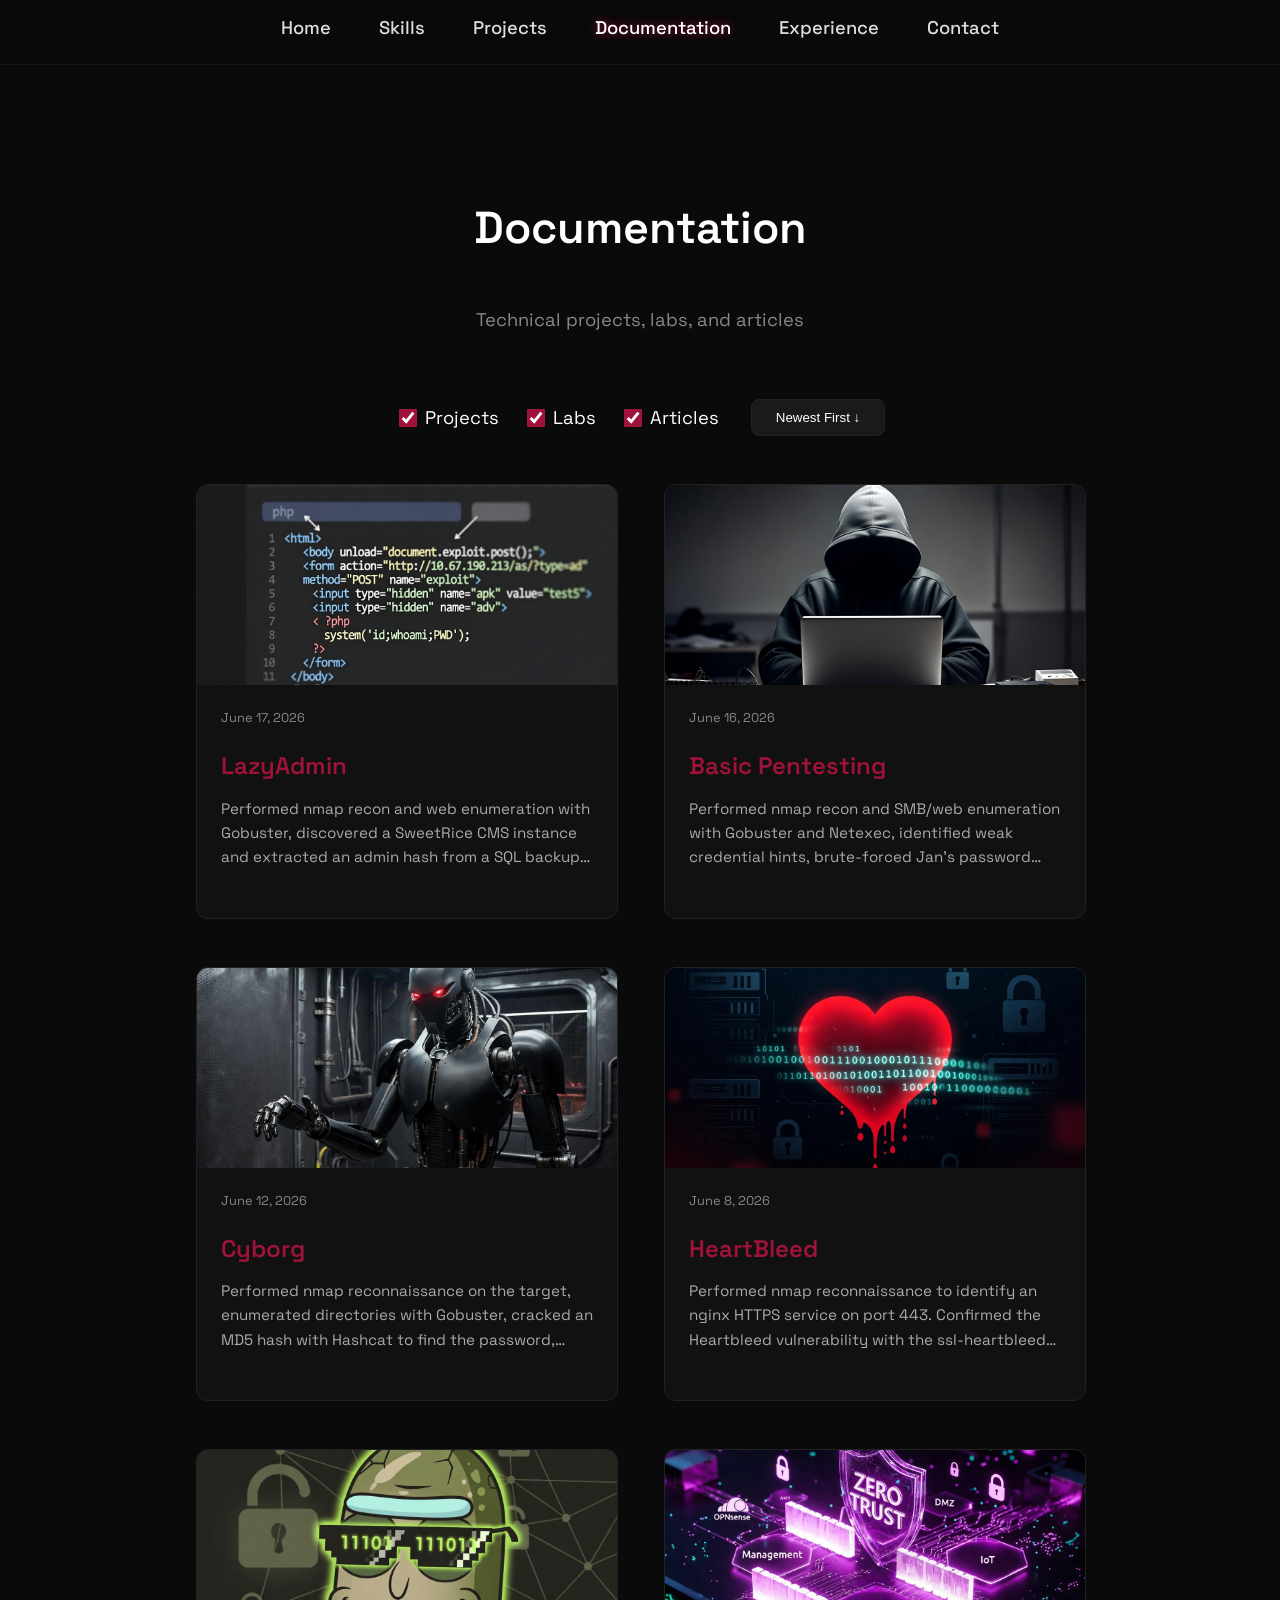
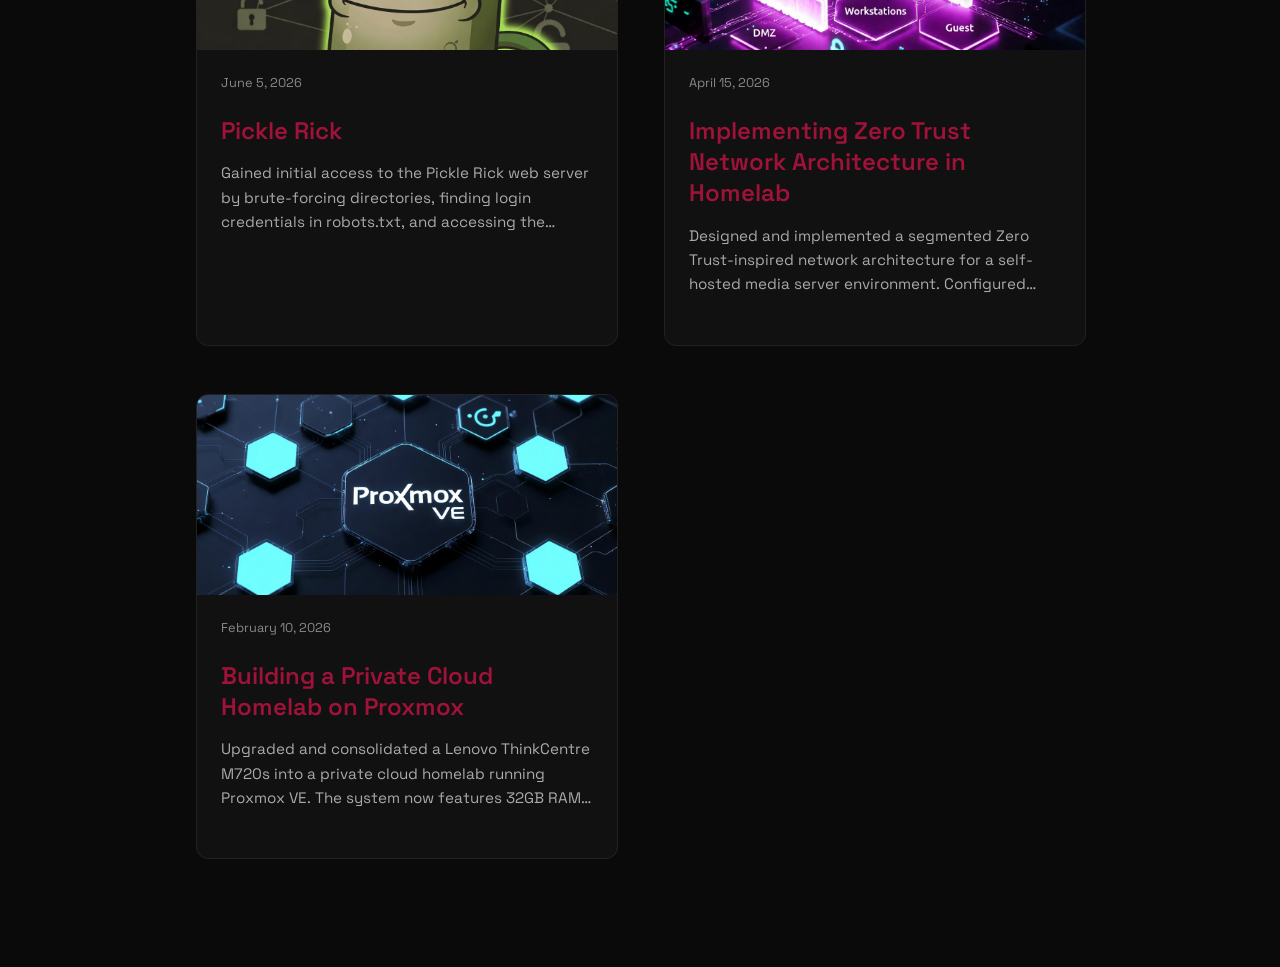
==== commit eb8010b1: "favicon update" ====
--- a/documentation/index.html
+++ b/documentation/index.html
@@ -1,6 +1,14 @@
 ﻿<!DOCTYPE html>
 <html lang="en">
 <head>
+
+    <title>Documentation | Nick Ramos</title>
+    
+    <!-- Favicon -->
+    <link rel="icon" href="/favicon/favicon.ico" type="image/x-icon">
+    <link rel="apple-touch-icon" href="/favicon/apple-touch-icon.png">
+    <link rel="manifest" href="/favicon/site.webmanifest">
+    
     <meta charset="UTF-8">
     <meta name="viewport" content="width=device-width, initial-scale=1.0">
     <meta name="description" content="Technical cybersecurity writeups, homelab projects, and notes by Nick Ramos.">
@@ -18,8 +26,6 @@
     <meta name="twitter:title" content="Nick Ramos">
     <meta name="twitter:description" content="Technical cybersecurity writeups, homelab projects, and notes by Nick Ramos.">
     <meta name="twitter:image" content="https://nick-ramos.com/images/default_cover.jpg">
-
-    <title>Documentation | Nick Ramos</title>
 
     <!-- Google Fonts -->
     <link rel="preconnect" href="https://fonts.googleapis.com">
